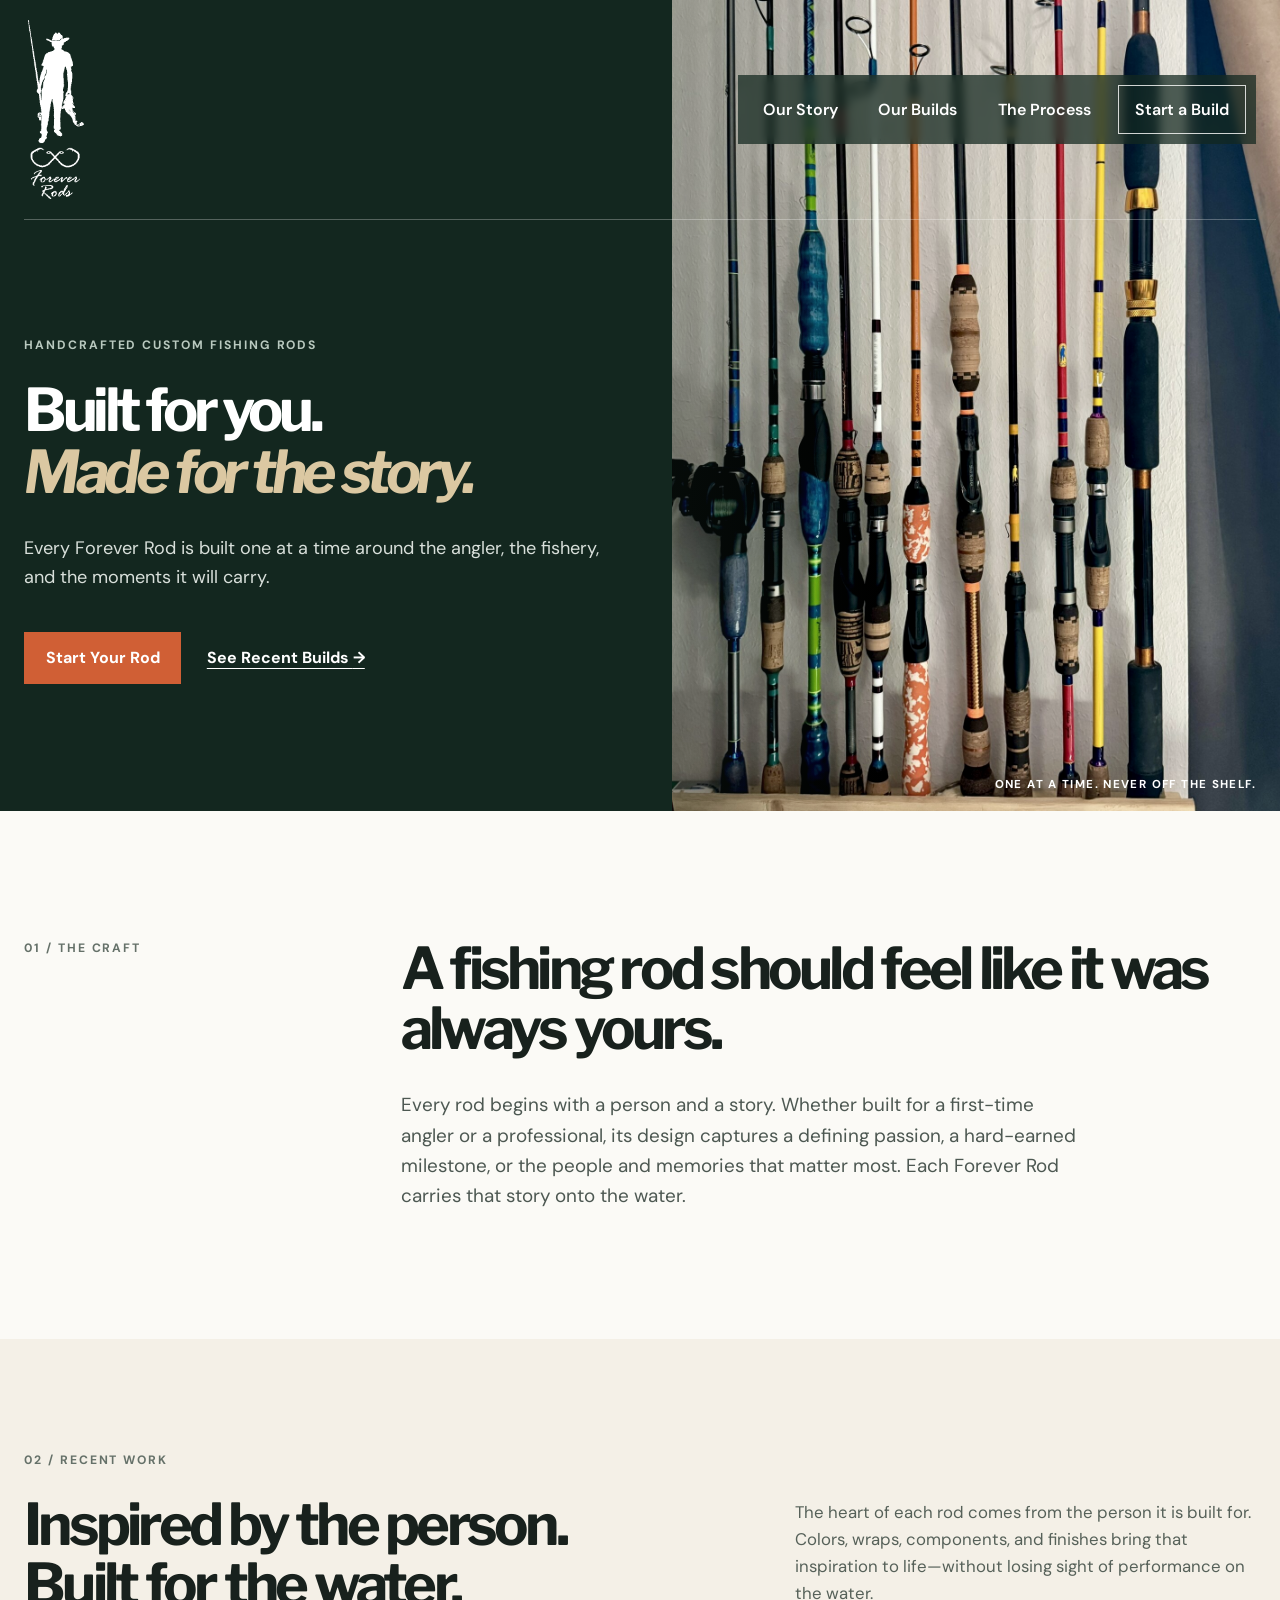
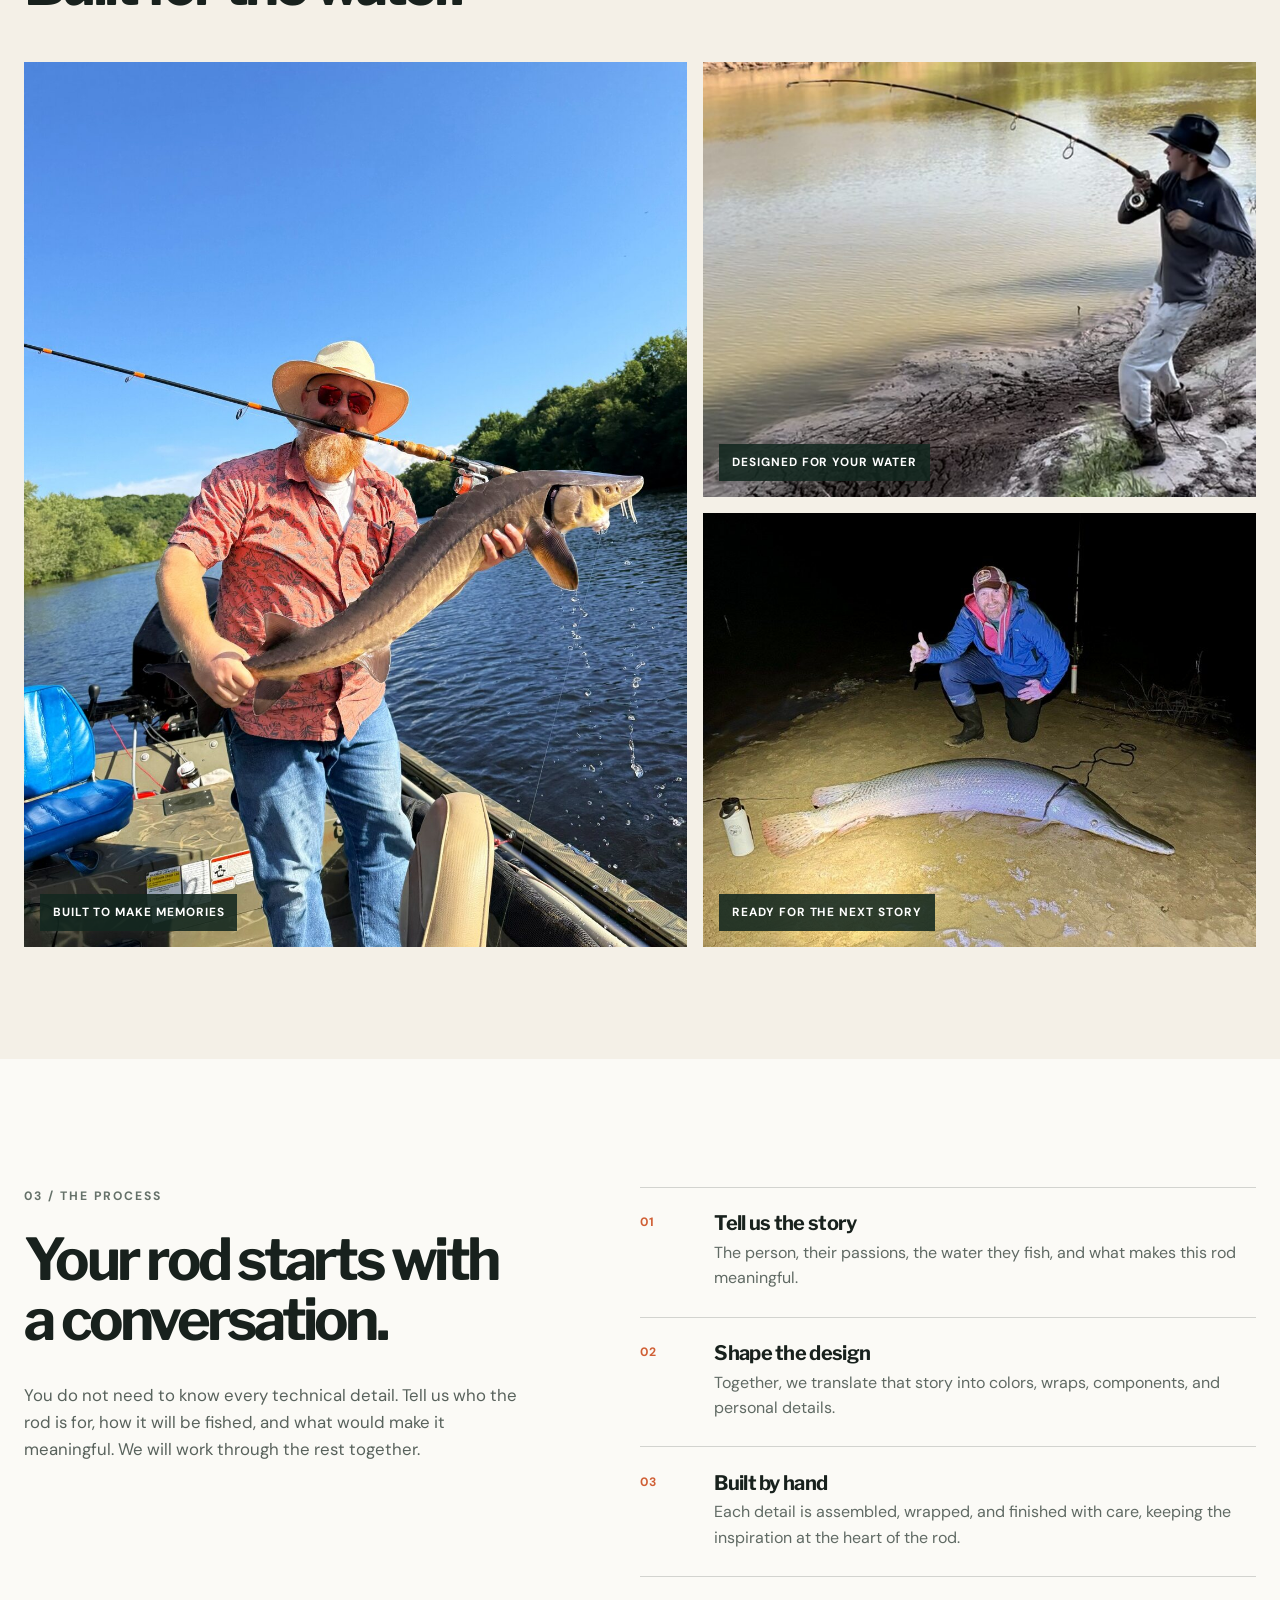
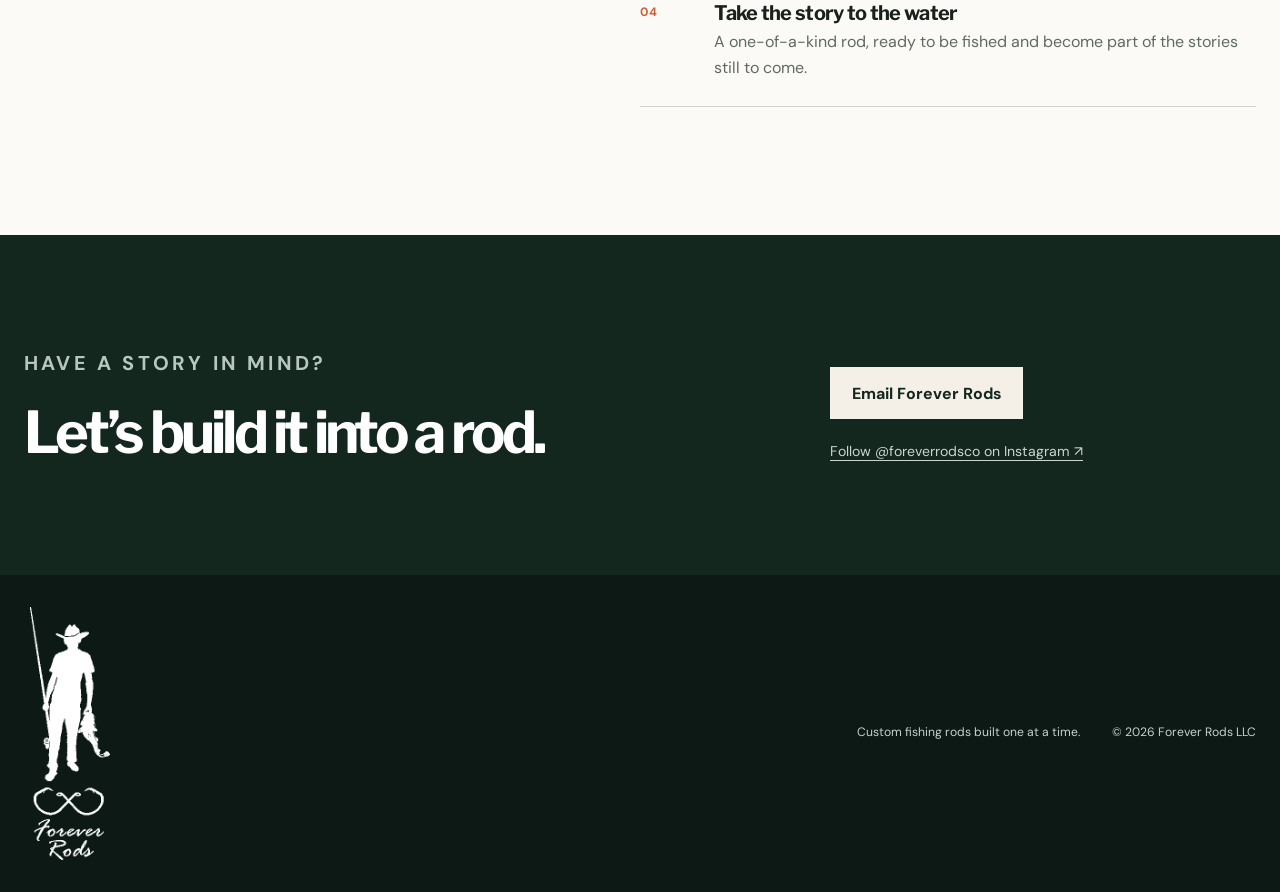
==== index.html @ 777b9478 "Add Our Story page" ====
<!DOCTYPE html>
<html lang="en">
<head>
    <meta charset="UTF-8">
    <meta name="viewport" content="width=device-width, initial-scale=1.0">
    <meta name="description" content="Forever Rods builds one-of-a-kind custom fishing rods designed around the angler, the fishery, and the story behind every build.">
    <meta name="theme-color" content="#13271f">
    <title>Forever Rods | Custom Fishing Rods</title>
    <link rel="icon" href="favicon.svg" type="image/svg+xml">
    <link rel="preconnect" href="https://fonts.googleapis.com">
    <link rel="preconnect" href="https://fonts.gstatic.com" crossorigin>
    <link href="https://fonts.googleapis.com/css2?family=DM+Sans:wght@400;500;600;700&amp;family=Libre+Franklin:ital,wght@0,700;0,800;1,700&amp;display=swap" rel="stylesheet">
    <link rel="stylesheet" href="style.css?=v2">
</head>
<body>
    <a class="skip-link" href="#main">Skip to content</a>
    <header class="site-header">
        <a class="brand" href="#top" aria-label="Forever Rods home">
            <img src="Images/logo-white.png" alt="">
        </a>
        <nav aria-label="Main navigation">
            <a href="our-story.html">Our Story</a>
            <a href="#builds">Our Builds</a>
            <a href="#process">The Process</a>
            <a class="nav-cta" href="#contact">Start a Build</a>
        </nav>
    </header>

    <main id="main">
        <section class="hero" id="top">
            <div class="hero-copy">
                <p class="eyebrow">Handcrafted custom fishing rods</p>
                <h1>Built for you.<br><em>Made for the story.</em></h1>
                <p class="hero-lead">Every Forever Rod is built one at a time around the angler, the fishery, and the moments it will carry.</p>
                <div class="hero-actions">
                    <a class="button button-primary" href="#contact">Start Your Rod</a>
                    <a class="text-link" href="#builds">See Recent Builds <span aria-hidden="true">&#8594;</span></a>
                </div>
            </div>
            <div class="hero-visual">
                <img src="Images/hero-rods.jpg" alt="A collection of colorful handcrafted Forever Rods fishing rods" width="1350" height="1800">
                <p class="image-note">One at a time. Never off the shelf.</p>
            </div>
        </section>

        <section class="statement" id="craft">
            <p class="section-number">01 / The Craft</p>
            <div>
                <h2>A fishing rod should feel like it was always yours.</h2>
                <p>Every rod begins with a person and a story. Whether built for a first-time angler or a professional, its design captures a defining passion, a hard-earned milestone, or the people and memories that matter most. Each Forever Rod carries that story onto the water.</p>
            </div>
        </section>

        <section class="builds" id="builds">
            <div class="section-heading">
                <div>
                    <p class="section-number">02 / Recent Work</p>
                    <h2>Inspired by the person.<br>Built for the water.</h2>
                </div>
                <p>The heart of each rod comes from the person it is built for. Colors, wraps, components, and finishes bring that inspiration to life—without losing sight of performance on the water.</p>
            </div>
            <div class="gallery">
                <figure class="gallery-main">
                    <img src="Images/sturgeon-build.jpg" alt="Angler holding a large sturgeon caught on a custom fishing rod" width="1200" height="1600" loading="lazy">
                    <figcaption>Built to make memories</figcaption>
                </figure>
                <figure>
                    <img src="Images/action-cast.jpg" alt="Angler fighting a fish from a riverbank" width="1400" height="647" loading="lazy">
                    <figcaption>Designed for your water</figcaption>
                </figure>
                <figure>
                    <img src="Images/gar-catch.jpg" alt="Angler beside a large alligator gar caught at night" width="1400" height="647" loading="lazy">
                    <figcaption>Ready for the next story</figcaption>
                </figure>
            </div>
        </section>

        <section class="process" id="process">
            <div class="process-intro">
                <p class="section-number">03 / The Process</p>
                <h2>Your rod starts with a conversation.</h2>
                <p>You do not need to know every technical detail. Tell us who the rod is for, how it will be fished, and what would make it meaningful. We will work through the rest together.</p>
            </div>
            <ol class="process-steps">
                <li><span>01</span><div><h3>Tell us the story</h3><p>The person, their passions, the water they fish, and what makes this rod meaningful.</p></div></li>
                <li><span>02</span><div><h3>Shape the design</h3><p>Together, we translate that story into colors, wraps, components, and personal details.</p></div></li>
                <li><span>03</span><div><h3>Built by hand</h3><p>Each detail is assembled, wrapped, and finished with care, keeping the inspiration at the heart of the rod.</p></div></li>
                <li><span>04</span><div><h3>Take the story to the water</h3><p>A one-of-a-kind rod, ready to be fished and become part of the stories still to come.</p></div></li>
            </ol>
        </section>

        <section class="contact" id="contact">
            <div>
                <p class="eyebrow">Have a story in mind?</p>
                <h2>Let’s build it into a rod.</h2>
            </div>
            <div class="contact-details">
                <a class="button button-light" href="mailto:foreverrodsco@gmail.com?subject=Custom%20Rod%20Inquiry">Email Forever Rods</a>
                <a class="social-link" href="https://www.instagram.com/foreverrodsco/" target="_blank" rel="noopener noreferrer">Follow @foreverrodsco on Instagram <span aria-hidden="true">&#8599;</span></a>
            </div>
        </section>
    </main>

    <footer>
        <a class="brand footer-brand" href="#top">
            <img src="Images/logo-white.png" alt="">
        </a>
        <p>Custom fishing rods built one at a time.</p>
        <p>&copy; 2026 Forever Rods LLC</p>
    </footer>
</body>
</html>
---- style.css ----
:root {
    --ink: #18211d;
    --forest: #13271f;
    --cream: #f4f0e7;
    --paper: #fbfaf6;
    --orange: #d05f35;
    --line: rgba(24, 33, 29, 0.18);
    --max: 1600px;
}
* { box-sizing: border-box; }
html { scroll-behavior: smooth; }
body { margin: 0; color: var(--ink); background: var(--paper); font-family: "DM Sans", Arial, sans-serif; line-height: 1.6; }
img { display: block; max-width: 100%; }
a { color: inherit; }
.skip-link { position: fixed; left: 1rem; top: -5rem; z-index: 100; padding: .75rem 1rem; background: white; }
.skip-link:focus { top: 1rem; }
.site-header { position: absolute; top: 0; left: 50%; z-index: 10; width: min(calc(100% - 3rem), var(--max)); transform: translateX(-50%); display: flex; align-items: center; justify-content: space-between; padding: 1.25rem 0; color: white; border-bottom: 1px solid rgba(255,255,255,.28); }
.brand { display: inline-flex; align-items: center; gap: .85rem; text-decoration: none; font-family: "Libre Franklin", sans-serif; font-size: 1.25rem; font-weight: 800; letter-spacing: -.04em; }
.brand img { width: 34px; height: 76px; object-fit: contain; }
.site-header .brand img {
    width: clamp(34px, 5vw, 92px);
    height: clamp(100px, 14vw, 253px);
}
nav { display: flex;
    align-items: center;
    gap: 0.75rem;
    padding: 0.65rem;
    background: rgba(19, 39, 31, 0.72);
    backdrop-filter: blur(5px);}
nav a { padding: 0.7rem 0.9rem;
    font-size: 1rem;
    font-weight: 600;
    text-decoration: none;}
.nav-cta { padding: .65rem 1rem; border: 1px solid rgba(255,255,255,.8); }
.hero { min-height: 780px; display: grid; grid-template-columns: minmax(0, 1.05fr) minmax(390px, .95fr); color: white; background: var(--forest); }
.hero-copy { display: flex;
    flex-direction: column;
    justify-content: flex-start;
    min-width: 0;
    padding: 21rem 4rem 5rem max(1.5rem, calc((100vw - var(--max)) / 2));}
.eyebrow, .section-number { margin: 0 0 1.5rem; font-size: .76rem; font-weight: 700; letter-spacing: .16em; text-transform: uppercase; }
.hero .eyebrow { color: #b9c9bf; }
h1, h2, h3 { font-family: "Libre Franklin", sans-serif; line-height: 1.04; }
h1 { max-width: 720px; margin: 0; font-size: clamp(3rem, 4.6vw, 5.25rem); letter-spacing: -.075em; }
h1 em { color: #dbc8a2; font-weight: 700; }
.hero-lead { max-width: 580px; margin: 2rem 0; color: #d8dfda; font-size: 1.13rem; }
.hero-actions { display: flex; align-items: center; gap: 1.6rem; margin-top: .5rem; }
.button { display: inline-flex; align-items: center; justify-content: center; min-height: 52px; padding: .8rem 1.35rem; font-weight: 700; text-decoration: none; }
.button-primary { background: var(--orange); color: white; }
.text-link { font-weight: 700; text-underline-offset: .3rem; }
.hero-visual { position: relative; min-height: 620px; overflow: hidden; background: #25342d; }
.hero-visual::after { content: ""; position: absolute; inset: 0; background: linear-gradient(90deg, rgba(19,39,31,.28), transparent 35%); }
.hero-visual img { width: 100%; height: 100%; object-fit: cover; object-position: 50% 45%; filter: saturate(.86) contrast(1.03); }
.image-note { position: absolute; right: 1.5rem; bottom: 1rem; z-index: 2; margin: 0; font-size: .72rem; font-weight: 700; letter-spacing: .12em; text-transform: uppercase; }
.statement, .section-heading, .process, .reasons { width: min(calc(100% - 3rem), var(--max)); margin-inline: auto; }
.statement { display: grid; grid-template-columns: 1fr 2.6fr; gap: 3rem; padding: 8rem 0; }
.section-number { color: #657169; }
.statement h2, .section-heading h2, .process h2, .contact h2 { margin: 0; font-size: clamp(2.4rem, 4.5vw, 4.8rem); letter-spacing: -.065em; }
.statement > div > p { max-width: 690px; margin: 2rem 0 0; font-size: 1.18rem; color: #4d5852; }
.builds { padding: 7rem 0; background: var(--cream); }
.section-heading { display: grid; grid-template-columns: 1.5fr 1fr; gap: 5rem; align-items: end; margin-bottom: 3rem; }
.section-heading > p { max-width: 460px; margin: 0 0 .5rem; color: #566159; font-size: 1.05rem; }
.gallery { width: min(calc(100% - 3rem), 1440px); margin: auto; display: grid; grid-template-columns: 1.2fr 1fr; gap: 1rem; }
.gallery figure { position: relative; min-height: 285px; margin: 0; overflow: hidden; background: #d7d1c5; }
.gallery-main { grid-row: span 2; }
.gallery img { width: 100%; height: 100%; object-fit: cover; transition: transform .6s ease; }
.gallery-main img { object-position: 50% 45%; }
.gallery figure:hover img { transform: scale(1.025); }
.gallery figcaption { position: absolute; left: 1rem; bottom: 1rem; padding: .55rem .8rem; color: white; background: rgba(19,39,31,.88); font-size: .74rem; font-weight: 700; letter-spacing: .08em; text-transform: uppercase; }
.process { display: grid; grid-template-columns: .9fr 1.1fr; gap: 7rem; padding: 8rem 0; }
.process-intro > p:last-child { max-width: 510px; margin-top: 2rem; color: #58625c; font-size: 1.05rem; }
.process-steps { margin: 0; padding: 0; list-style: none; border-top: 1px solid var(--line); }
.process-steps li { display: grid; grid-template-columns: 52px 1fr; gap: 1.4rem; padding: 1.6rem 0; border-bottom: 1px solid var(--line); }
.process-steps li > span { color: var(--orange); font-size: .76rem; font-weight: 700; letter-spacing: .1em; }
.process-steps h3 { margin: 0 0 .35rem; font-size: 1.25rem; letter-spacing: -.035em; }
.process-steps p { margin: 0; color: #606a64; }
.reasons { padding: 1rem 0 8rem; }
.reason-grid { display: grid; grid-template-columns: repeat(3, 1fr); border-top: 1px solid var(--line); border-left: 1px solid var(--line); }
.reason-grid article { min-height: 260px; padding: 2rem; border-right: 1px solid var(--line); border-bottom: 1px solid var(--line); }
.reason-grid strong { color: var(--orange); font-size: .76rem; }
.reason-grid h3 { margin: 4rem 0 .8rem; font-size: 1.35rem; letter-spacing: -.035em; }
.reason-grid p { margin: 0; color: #606a64; }
.contact { display: grid; grid-template-columns: 1.25fr .75fr; gap: 6rem; padding: 7rem max(1.5rem, calc((100vw - var(--max)) / 2)); color: white; background: var(--forest); }
.contact .eyebrow { color: #b8c7be; font-size: 1.25rem; }
.contact-details { align-self: end; }
.contact-details p { max-width: 450px; margin: 0 0 1.5rem; color: #cbd5cf; }
.button-light { background: var(--cream); color: var(--forest); }
.social-link { display: block; width: fit-content; margin-top: 1.3rem; color: #cbd5cf; font-size: .88rem; text-underline-offset: .25rem; }
footer { display: grid; grid-template-columns: 1fr auto auto; gap: 2rem; align-items: center; padding: 2rem max(1.5rem, calc((100vw - var(--max)) / 2)); color: #c8d2cc; background: #0c1914; font-size: .76rem; }
.footer-brand { color: white; }
.footer-brand img {
    width: 92px;
    height: 253px;
}
footer p { margin: 0; }
@media (max-width: 900px) {
    nav a:not(.nav-cta) { display: none; }
    .hero { grid-template-columns: 1fr; }
    .hero-copy { min-height: 690px; padding-inline: 1.5rem; }
    .hero-visual { height: 610px; }
    .statement, .section-heading, .process { grid-template-columns: 1fr; gap: 2rem; }
    .statement, .process { padding-block: 6rem; }
    .section-heading { align-items: start; }
    .gallery { grid-template-columns: 1fr; }
    .gallery-main { grid-row: auto; height: 620px; }
    .gallery figure:not(.gallery-main) { height: 330px; }
    .reason-grid { grid-template-columns: 1fr; }
    .reason-grid article { min-height: auto; }
    .reason-grid h3 { margin-top: 2rem; }
    .contact { grid-template-columns: 1fr; gap: 3rem; }
    footer { grid-template-columns: 1fr; gap: .8rem; }
}
@media (max-width: 600px) {
    .site-header { width: calc(100% - 2rem); }
    .brand img { width: 28px; height: 64px; }
    .site-header .brand img {width: 34px; height: 100px;}
    .brand span { font-size: 1rem; }
    .nav-cta { padding: .55rem .75rem; }
    .hero-copy { min-height: 650px; padding-top: 12rem; }
    h1 { font-size: clamp(3.35rem, 17vw, 5rem); }
    .hero-actions { align-items: flex-start; flex-direction: column; }
    .hero-visual { height: 520px; min-height: 0; }
    .statement, .section-heading, .process, .reasons { width: calc(100% - 2rem); }
    .statement { padding-block: 5rem; }
    .builds { padding-block: 5rem; }
    .gallery { width: calc(100% - 2rem); }
    .gallery-main { height: 520px; }
    .gallery figure:not(.gallery-main) { height: 250px; }
    .process { padding-block: 5rem; }
    .reasons { padding-bottom: 5rem; }
    .contact { padding-block: 5rem; }
}
@media (prefers-reduced-motion: reduce) { html { scroll-behavior: auto; } .gallery img { transition: none; } }

/* ======================================================
   OUR STORY PAGE
   ====================================================== */

.story-header {
    color: white;
}

.story-header nav a[aria-current="page"] {
    color: #dbc8a2;
}


/* Story hero */

.story-hero {
    min-height: 900px;
    display: grid;
    grid-template-columns: minmax(0, 1.05fr) minmax(430px, .95fr);
    color: white;
    background: var(--forest);
}

.story-hero-copy {
    display: flex;
    flex-direction: column;
    justify-content: flex-end;
    min-width: 0;
    padding:
        20rem
        5rem
        6rem
        max(1.5rem, calc((100vw - var(--max)) / 2));
}

.story-hero .eyebrow {
    color: #b9c9bf;
}

.story-hero h1 {
    max-width: 820px;
    font-size: clamp(3rem, 4.4vw, 5rem);
}

.story-hero-copy > p:last-child {
    max-width: 700px;
    margin: 2.5rem 0 0;
    color: #d8dfda;
    font-size: 1.16rem;
}

.story-hero-mark {
    display: flex;
    align-items: center;
    justify-content: center;
    min-height: 760px;
    padding: 5rem;
    background: #0c1914;
}

.story-hero-mark img {
    width: min(300px, 65%);
    max-height: 600px;
    object-fit: contain;
}


/* Main story sections */

.story-chapter {
    width: min(calc(100% - 3rem), var(--max));
    margin-inline: auto;
    display: grid;
    grid-template-columns: 1fr 2.6fr;
    gap: 4rem;
    padding: 8rem 0;
}

.story-prose {
    max-width: 830px;
}

.story-prose > :first-child {
    margin-top: 0;
}

.story-prose p {
    margin: 0 0 1.5rem;
    color: #4d5852;
    font-size: 1.18rem;
}

.story-prose .story-lead {
    color: var(--ink);
    font-family: "Libre Franklin", sans-serif;
    font-size: clamp(1.75rem, 2.6vw, 2.8rem);
    font-weight: 700;
    line-height: 1.2;
    letter-spacing: -.045em;
}


/* Person behind the mark */

.story-mark {
    min-height: 720px;
    display: grid;
    grid-template-columns: .85fr 1.15fr;
    color: white;
    background: #0c1914;
}

.story-mark-image {
    display: flex;
    align-items: center;
    justify-content: center;
    padding: 5rem;
    background: var(--forest);
}

.story-mark-image img {
    width: min(260px, 65%);
    max-height: 520px;
    object-fit: contain;
}

.story-mark-copy {
    display: flex;
    flex-direction: column;
    justify-content: center;
    padding:
        7rem
        max(2rem, calc((100vw - var(--max)) / 2))
        7rem
        6rem;
}

.story-mark-copy .section-number {
    color: #b9c9bf;
}

.story-mark-copy h2,
.story-purpose h2 {
    margin: 0;
    font-size: clamp(2.6rem, 4.3vw, 4.8rem);
    letter-spacing: -.065em;
}

.story-mark-copy p:not(.section-number) {
    max-width: 700px;
    margin: 2rem 0 0;
    color: #cbd5cf;
    font-size: 1.12rem;
}


/* More than just another rod */

.story-purpose {
    padding-block: 9rem;
}

.story-purpose h2 {
    margin-bottom: 2.5rem;
}

.story-contact .contact-details p {
    font-size: 1.05rem;
}


/* Tablet formatting */

@media (max-width: 900px) {

    .story-hero {
        grid-template-columns: 1fr;
    }

    .story-hero-copy {
        min-height: 760px;
        padding: 15rem 1.5rem 5rem;
    }

    .story-hero-mark {
        min-height: 650px;
    }

    .story-chapter {
        grid-template-columns: 1fr;
        gap: 2rem;
        padding-block: 6rem;
    }

    .story-mark {
        grid-template-columns: 1fr;
    }

    .story-mark-image {
        min-height: 620px;
    }

    .story-mark-copy {
        padding: 6rem 1.5rem;
    }

}


/* Phone formatting */

@media (max-width: 600px) {

    .story-hero-copy {
        min-height: 700px;
        padding-top: 12rem;
    }

    .story-hero h1 {
        font-size: clamp(2.75rem, 13.5vw, 4.2rem);
    }

    .story-hero-mark {
        min-height: 540px;
        padding: 4rem 2rem;
    }

    .story-chapter {
        width: calc(100% - 2rem);
        padding-block: 5rem;
    }

    .story-mark-image {
        min-height: 500px;
        padding: 4rem 2rem;
    }

    .story-mark-copy {
        padding-block: 5rem;
    }

    .story-purpose {
        padding-block: 6rem;
    }

}


/* ======================================================
   OUR STORY PHOTOGRAPHS
   ====================================================== */


/* Opening photograph */

.story-hero-image {
    position: relative;
    min-height: 760px;
    margin: 0;
    overflow: hidden;
    background: #25342d;
}

.story-hero-image::after {
    content: "";
    position: absolute;
    inset: 0;
    background:
        linear-gradient(
            90deg,
            rgba(19, 39, 31, .32),
            transparent 32%
        );
    pointer-events: none;
}

.story-hero-image img {
    width: 100%;
    height: 100%;
    object-fit: cover;
    object-position: center center;
    filter: saturate(.9) contrast(1.02);
}

.story-hero-image figcaption {
    position: absolute;
    right: 1.5rem;
    bottom: 1rem;
    z-index: 2;
    margin: 0;
    color: white;
    font-size: .72rem;
    font-weight: 700;
    letter-spacing: .12em;
    text-transform: uppercase;
}


/* Josh and Logan with the gar */

.story-wide-image {
    position: relative;
    grid-column: 1 / -1;
    width: min(100%, 1100px);
    justify-self: center;
    margin: 3rem 0 0;
    overflow: hidden;
    background: #25342d;
}

.story-wide-image img {
    display: block;
    width: 100%;
    height: auto;
}

.story-wide-image figcaption {
    position: absolute;
    left: 1rem;
    bottom: 1rem;
    margin: 0;
    padding: .55rem .8rem;
    color: white;
    background: rgba(19, 39, 31, .88);
    font-size: .74rem;
    font-weight: 700;
    letter-spacing: .08em;
    text-transform: uppercase;
}


/* Logo-inspiration photograph */

.story-mark {
    min-height: 900px;
    grid-template-columns: minmax(360px, .65fr) minmax(0, 1.35fr);
}

.story-mark-image {
    position: relative;
    min-height: 900px;
    padding: 0;
    overflow: hidden;
    background: #25342d;
}

.story-mark-image img {
    width: 100%;
    height: 100%;
    max-height: none;
    object-fit: cover;
    object-position: center center;
}


/* Tablet photograph formatting */

@media (max-width: 900px) {

    .story-hero-image {
        height: 760px;
        min-height: 0;
    }

    .story-mark {
        min-height: 0;
        grid-template-columns: 1fr;
    }

    .story-mark-image {
        width: min(100%, 650px);
        min-height: 0;
        aspect-ratio: 797 / 1459;
        justify-self: center;
        padding: 0;
    }

}


/* Phone photograph formatting */

@media (max-width: 600px) {

    .story-hero-image {
        height: 590px;
    }

    .story-wide-image {
        margin-top: 2rem;
    }

    .story-mark-image {
        width: 100%;
        min-height: 0;
        padding: 0;
    }

}

/* Place the gar photograph beside Logan's story */

.story-origin {
    grid-template-columns: minmax(340px, .9fr) minmax(0, 1.1fr);
    grid-template-areas:
        "number story"
        "photo  story";
    column-gap: 5rem;
    row-gap: 1.5rem;
    align-items: start;
}

.story-origin > .section-number {
    grid-area: number;
}

.story-origin .story-prose {
    grid-area: story;
}

.story-origin .story-wide-image {
    grid-area: photo;
    grid-column: auto;
    width: 100%;
    justify-self: stretch;
    margin: 0;
}


/* Stack this section on smaller screens */

@media (max-width: 900px) {

    .story-origin {
        grid-template-columns: 1fr;
        grid-template-areas:
            "number"
            "story"
            "photo";
        gap: 2rem;
    }

}
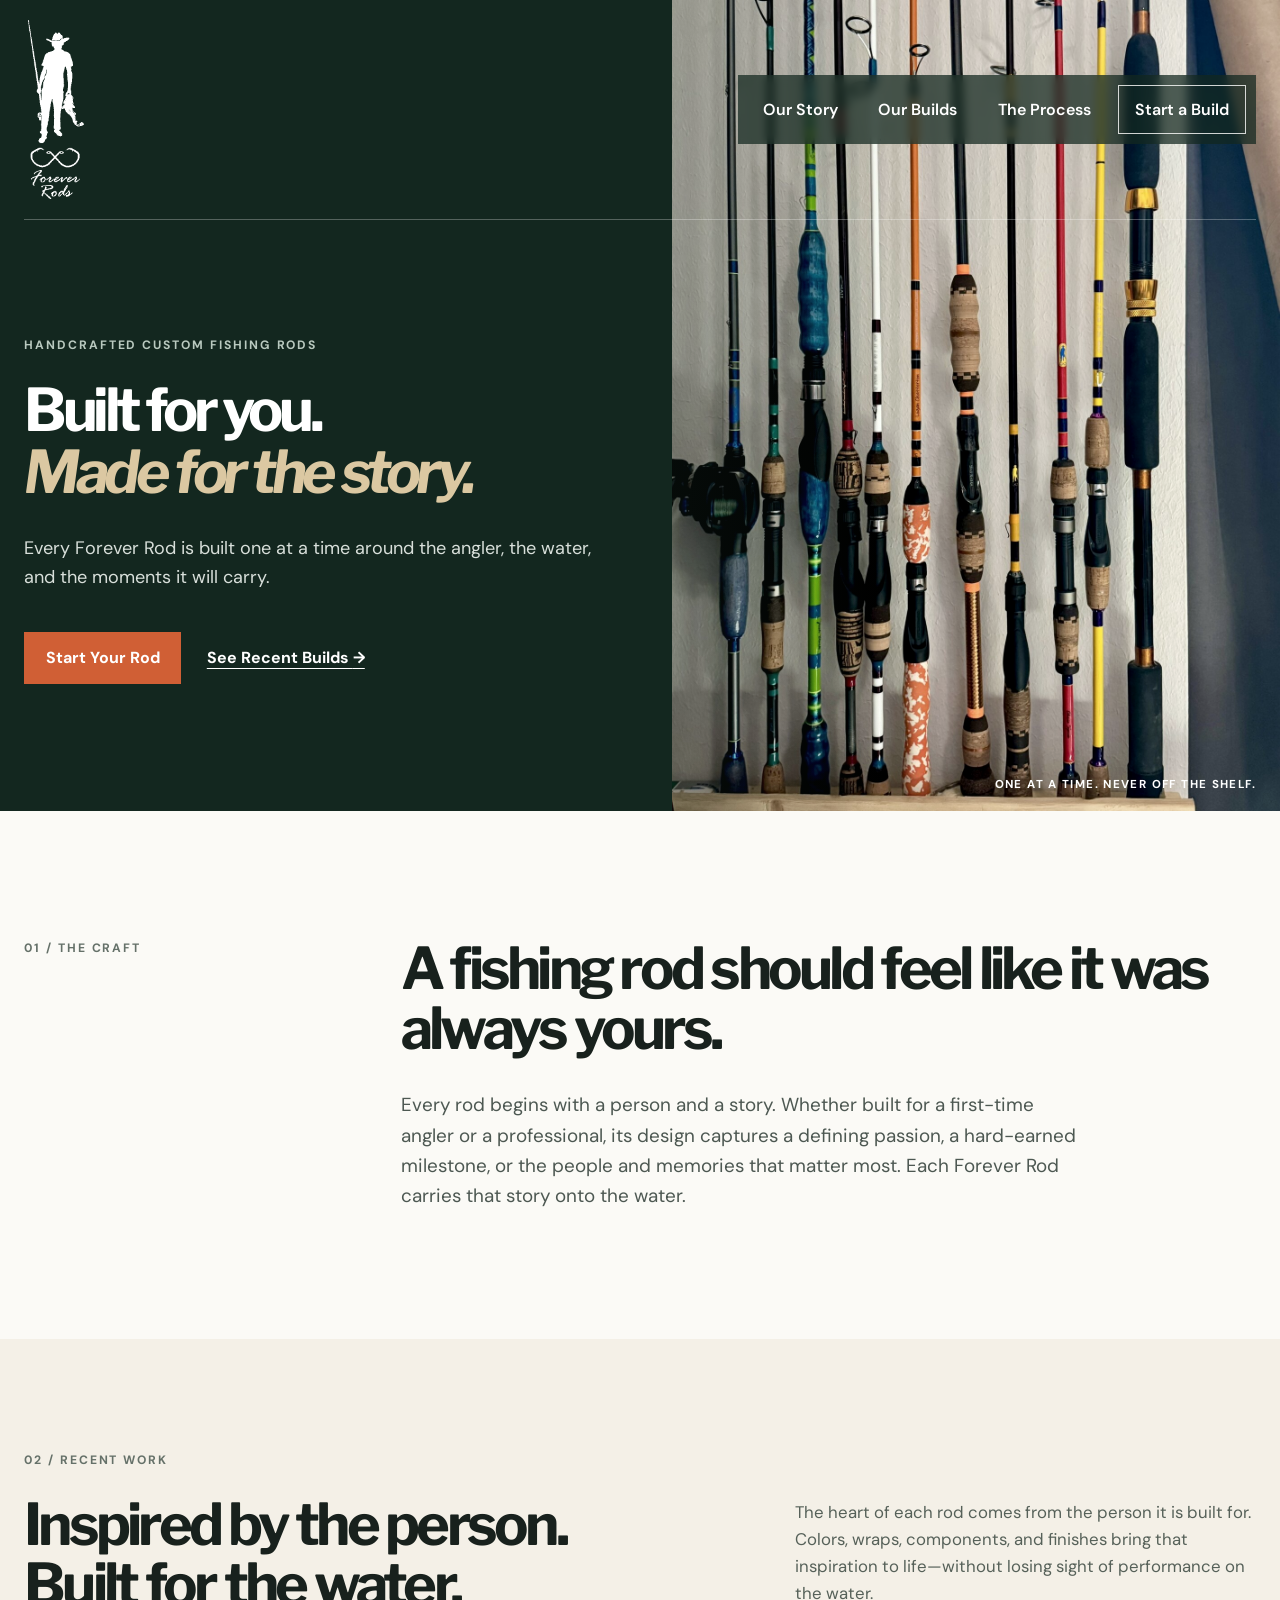
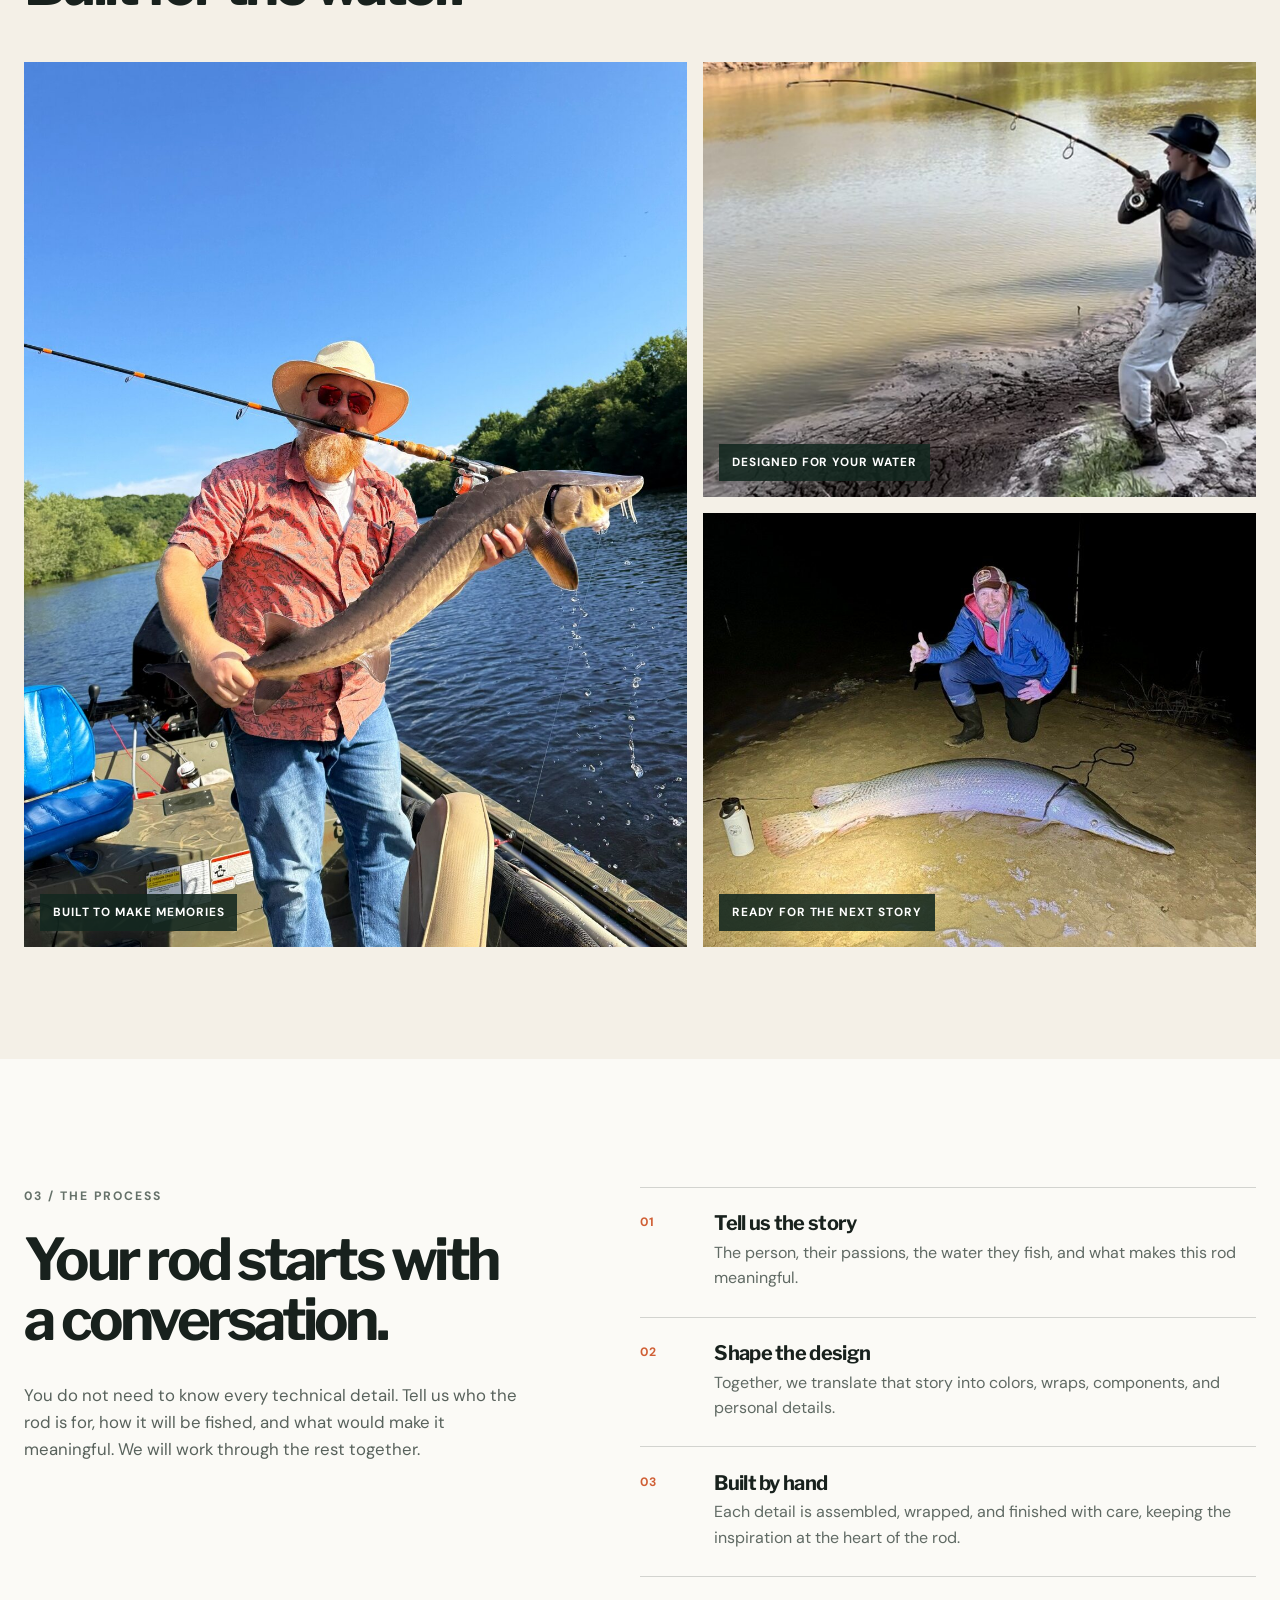
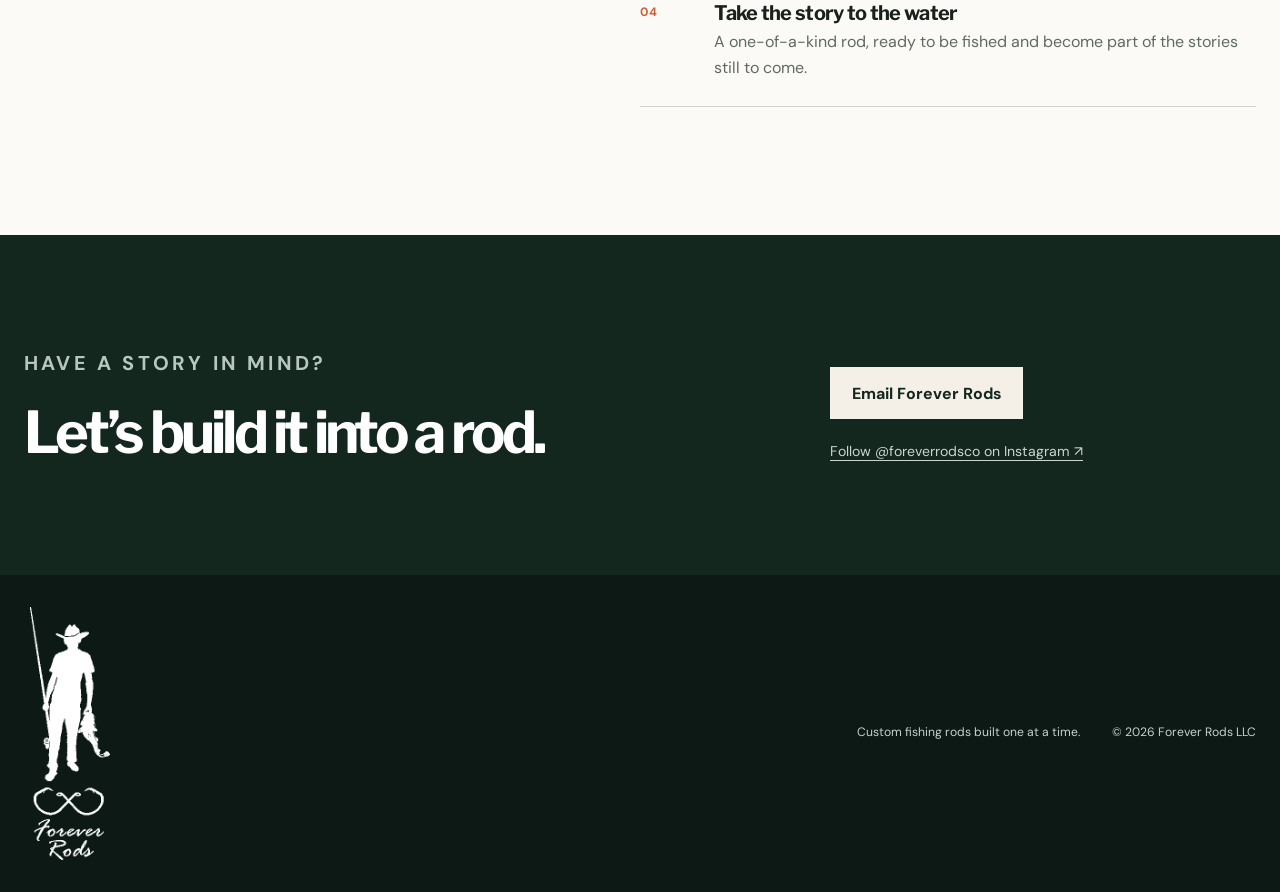
==== commit 5921f376: "Finalize The-Process Page" ====
--- a/index.html
+++ b/index.html
@@ -20,9 +20,9 @@
         </a>
         <nav aria-label="Main navigation">
             <a href="our-story.html">Our Story</a>
-            <a href="#builds">Our Builds</a>
-            <a href="#process">The Process</a>
-            <a class="nav-cta" href="#contact">Start a Build</a>
+            <a href="our-builds.html">Our Builds</a>
+            <a href="the-process.html">The Process</a>
+            <a class="nav-cta" href="contact.html">Start a Build</a>
         </nav>
     </header>
 
@@ -31,10 +31,10 @@
             <div class="hero-copy">
                 <p class="eyebrow">Handcrafted custom fishing rods</p>
                 <h1>Built for you.<br><em>Made for the story.</em></h1>
-                <p class="hero-lead">Every Forever Rod is built one at a time around the angler, the fishery, and the moments it will carry.</p>
+                <p class="hero-lead">Every Forever Rod is built one at a time around the angler, the water, and the moments it will carry.</p>
                 <div class="hero-actions">
-                    <a class="button button-primary" href="#contact">Start Your Rod</a>
-                    <a class="text-link" href="#builds">See Recent Builds <span aria-hidden="true">&#8594;</span></a>
+                    <a class="button button-primary" href="contact.html">Start Your Rod</a>
+                    <a class="text-link" href="our-builds.html">See Recent Builds <span aria-hidden="true">&#8594;</span></a>
                 </div>
             </div>
             <div class="hero-visual">
--- a/style.css
+++ b/style.css
@@ -574,4 +574,738 @@
         gap: 2rem;
     }
 
-}+}
+
+/* ======================================================
+   OUR BUILDS PAGE
+   ====================================================== */
+
+.builds-page-header {
+    color: white;
+}
+
+.builds-page-header nav a[aria-current="page"] {
+    color: #dbc8a2;
+}
+
+
+/* Our Builds opening section */
+
+.builds-page-hero {
+    min-height: 900px;
+    display: grid;
+    grid-template-columns: minmax(0, 1.05fr) minmax(430px, .95fr);
+    color: white;
+    background: var(--forest);
+}
+
+.builds-page-hero-copy {
+    display: flex;
+    flex-direction: column;
+    justify-content: flex-end;
+    min-width: 0;
+    padding:
+        20rem
+        5rem
+        6rem
+        max(1.5rem, calc((100vw - var(--max)) / 2));
+}
+
+.builds-page-hero .eyebrow {
+    color: #b9c9bf;
+}
+
+.builds-page-hero h1 {
+    max-width: 820px;
+    font-size: clamp(3rem, 4.4vw, 5rem);
+}
+
+.builds-page-hero-copy > p:last-child {
+    max-width: 700px;
+    margin: 2.5rem 0 0;
+    color: #d8dfda;
+    font-size: 1.16rem;
+}
+
+.builds-page-hero-image {
+    position: relative;
+    min-height: 760px;
+    overflow: hidden;
+    background: #25342d;
+}
+
+.builds-page-hero-image::after {
+    content: "";
+    position: absolute;
+    inset: 0;
+    background:
+        linear-gradient(
+            90deg,
+            rgba(19, 39, 31, .32),
+            transparent 32%
+        );
+    pointer-events: none;
+}
+
+.builds-page-hero-image img {
+    width: 100%;
+    height: 100%;
+    object-fit: cover;
+    object-position: center 45%;
+    filter: saturate(.9) contrast(1.02);
+}
+
+
+/* Build category sections */
+
+.build-category {
+    padding:
+        8rem
+        max(1.5rem, calc((100vw - var(--max)) / 2));
+}
+
+.performance-builds {
+    background: var(--cream);
+}
+
+.build-category-heading {
+    display: grid;
+    grid-template-columns: 1fr 2.6fr;
+    gap: 4rem;
+    align-items: start;
+}
+
+.build-category-heading h2 {
+    max-width: 850px;
+    margin: 0;
+    font-size: clamp(2.6rem, 4.3vw, 4.8rem);
+    letter-spacing: -.065em;
+}
+
+.build-category-heading div > p {
+    max-width: 760px;
+    margin: 2rem 0 0;
+    color: #4d5852;
+    font-size: 1.18rem;
+}
+
+
+/* Build grids */
+
+.story-build-grid,
+.performance-build-grid {
+    display: grid;
+    grid-template-columns: repeat(3, minmax(0, 1fr));
+    gap: 1.5rem;
+    margin-top: 4rem;
+}
+
+
+/* Contact section */
+
+.builds-page-contact .contact-details p {
+    font-size: 1.05rem;
+}
+
+
+/* Tablet formatting */
+
+@media (max-width: 900px) {
+
+    .builds-page-hero {
+        grid-template-columns: 1fr;
+    }
+
+    .builds-page-hero-copy {
+        min-height: 760px;
+        padding: 15rem 1.5rem 5rem;
+    }
+
+    .builds-page-hero-image {
+        height: 760px;
+        min-height: 0;
+    }
+
+    .build-category {
+        padding-block: 6rem;
+    }
+
+    .build-category-heading {
+        grid-template-columns: 1fr;
+        gap: 2rem;
+    }
+
+    .story-build-grid,
+    .performance-build-grid {
+        grid-template-columns: 1fr;
+    }
+
+}
+
+
+/* Phone formatting */
+
+@media (max-width: 600px) {
+
+    .builds-page-hero-copy {
+        min-height: 700px;
+        padding-top: 12rem;
+    }
+
+    .builds-page-hero h1 {
+        font-size: clamp(2.75rem, 13.5vw, 4.2rem);
+    }
+
+    .builds-page-hero-image {
+        height: 590px;
+    }
+
+    .build-category {
+        padding-block: 5rem;
+    }
+
+    .story-build-grid,
+    .performance-build-grid {
+        margin-top: 3rem;
+    }
+
+}
+
+/* Featured story build */
+
+.build-feature {
+    grid-column: 1 / -1;
+    display: grid;
+    grid-template-columns: minmax(280px, 0.8fr) minmax(0, 1.2fr);
+    background: var(--ink);
+    color: var(--paper);
+    border: 1px solid var(--line);
+}
+
+.build-feature-media {
+    display: flex;
+    align-items: center;
+    justify-content: center;
+    padding: clamp(1.5rem, 3vw, 3rem);
+    background: #0d1713;
+}
+
+.build-feature-media video {
+    display: block;
+    width: 100%;
+    max-width: 420px;
+    aspect-ratio: 9 / 16;
+    object-fit: cover;
+    background: #000;
+}
+
+.build-feature-copy {
+    display: flex;
+    flex-direction: column;
+    justify-content: center;
+    padding: clamp(2rem, 6vw, 6rem);
+}
+
+.build-label {
+    margin: 0 0 1.5rem;
+    color: var(--orange);
+    font-size: 0.8rem;
+    font-weight: 700;
+    letter-spacing: 0.16em;
+    text-transform: uppercase;
+}
+
+.build-feature-copy h3 {
+    max-width: 680px;
+    margin: 0 0 2rem;
+    color: white;
+    font-size: clamp(2.75rem, 5vw, 5.5rem);
+    line-height: 0.98;
+}
+
+.build-feature-copy > p:last-child {
+    max-width: 620px;
+    margin: 0;
+    color: var(--cream);
+    font-size: clamp(1.05rem, 1.5vw, 1.3rem);
+    line-height: 1.7;
+}
+
+/* Featured story build — mobile */
+
+@media (max-width: 760px) {
+    .build-feature {
+        grid-template-columns: 1fr;
+    }
+
+    .build-feature-media {
+        padding: 1.5rem;
+    }
+
+    .build-feature-media video {
+        width: min(100%, 360px);
+    }
+
+    .build-feature-copy {
+        padding: 2.5rem 1.5rem 3rem;
+    }
+
+    .build-feature-copy h3 {
+        font-size: clamp(2.5rem, 12vw, 4rem);
+    }
+}
+
+/* Horizontal featured build */
+
+.story-build-grid {
+    gap: 3rem;
+}
+
+.build-feature--landscape {
+    grid-template-columns: minmax(0, 1fr) minmax(360px, 1.2fr);
+}
+
+.build-feature--landscape .build-feature-media video {
+    max-width: none;
+    aspect-ratio: 16 / 9;
+}
+
+@media (max-width: 760px) {
+    .build-feature--landscape {
+        grid-template-columns: 1fr;
+    }
+
+    .build-feature--landscape .build-feature-media {
+        order: -1;
+    }
+
+    .build-feature--landscape .build-feature-media video {
+        width: 100%;
+        max-width: none;
+    }
+}
+
+/* New Process Page */
+
+.process-page-header {
+    position: relative;
+    top: auto;
+    left: auto;
+    width: 100%;
+    transform: none;
+    padding: 1rem max(1.5rem, calc((100vw - var(--max)) / 2));
+    background: var(--forest);
+}
+
+.process-page-header .brand img {
+    width: 44px;
+    height: 120px;
+}
+
+.process-page-header nav a[aria-current="page"] {
+    color: #dbc8a2;
+}
+
+.craft-process-page {
+    overflow: hidden;
+    background: var(--paper);
+}
+
+
+/* Main Process Steps */
+
+.craft-process-step {
+    width: min(calc(100% - 3rem), var(--max));
+    margin-inline: auto;
+    display: grid;
+    grid-template-columns: minmax(0, .85fr) minmax(0, 1.15fr);
+    gap: clamp(3rem, 6vw, 7rem);
+    align-items: center;
+    padding: 8rem 0;
+    border-bottom: 1px solid var(--line);
+}
+
+.craft-process-step-reverse {
+    box-shadow: 0 0 0 100vmax var(--cream);
+    clip-path: inset(0 -100vmax);
+}
+
+.craft-process-step-reverse .craft-process-copy {
+    order: 2;
+}
+
+.craft-process-step-reverse .craft-process-media {
+    order: 1;
+}
+
+.craft-process-copy h2,
+.craft-process-test h2,
+.craft-process-custom h2,
+.craft-process-cta h2 {
+    margin: 0;
+    font-size: clamp(2.5rem, 4.3vw, 4.8rem);
+    letter-spacing: -.065em;
+}
+
+.craft-process-copy > p:last-child {
+    max-width: 650px;
+    margin: 2rem 0 0;
+    color: #566159;
+    font-size: 1.1rem;
+}
+
+
+/* Process Images and Video */
+
+.craft-process-media {
+    position: relative;
+    width: 100%;
+    aspect-ratio: 16 / 10;
+    margin: 0;
+    overflow: hidden;
+    background: #d7d1c5;
+}
+
+.craft-process-media img,
+.craft-process-media video {
+    width: 100%;
+    height: 100%;
+    object-fit: cover;
+}
+
+.craft-process-media img[src*="process-planning"] {
+    object-position: center 55%;
+}
+
+.craft-process-media img[src*="process-thread-options"] {
+    object-position: center;
+}
+
+
+/* Grip video and component photographs */
+
+.craft-process-grip-media {
+    display: grid;
+    grid-template-columns: minmax(0, 1.2fr) minmax(210px, .8fr);
+    grid-template-rows: repeat(2, minmax(0, 1fr));
+    gap: 1rem;
+    min-height: 500px;
+}
+
+.craft-process-grip-video {
+    grid-row: 1 / -1;
+    overflow: hidden;
+    background: #0c1914;
+}
+
+.craft-process-grip-video video,
+.craft-process-grip-photo img {
+    display: block;
+    width: 100%;
+    height: 100%;
+    object-fit: cover;
+}
+
+.craft-process-grip-photo {
+    position: relative;
+    min-height: 0;
+    margin: 0;
+    overflow: hidden;
+    background: #d7d1c5;
+}
+
+.craft-process-grip-photo figcaption {
+    position: absolute;
+    right: .75rem;
+    bottom: .75rem;
+    left: .75rem;
+    width: fit-content;
+    max-width: calc(100% - 1.5rem);
+    padding: .5rem .65rem;
+    color: white;
+    background: rgba(19, 39, 31, .9);
+    font-size: .66rem;
+    font-weight: 700;
+    letter-spacing: .05em;
+    line-height: 1.35;
+    text-transform: uppercase;
+}
+
+
+/* Static Load Section */
+
+.craft-process-test {
+    display: grid;
+    grid-template-columns: 1.15fr .85fr;
+    gap: clamp(3rem, 7vw, 8rem);
+    align-items: end;
+    padding: 8rem max(1.5rem, calc((100vw - var(--max)) / 2));
+    color: white;
+    background: #0c1914;
+}
+
+.craft-process-test .section-number {
+    color: #b9c9bf;
+}
+
+.craft-process-test > p {
+    max-width: 620px;
+    margin: 0 0 .5rem;
+    color: #cbd5cf;
+    font-size: 1.12rem;
+}
+
+
+/* Personal Materials and Custom Details */
+
+.craft-process-custom {
+    width: min(calc(100% - 3rem), var(--max));
+    margin-inline: auto;
+    display: grid;
+    grid-template-columns: minmax(0, 1.4fr) minmax(0, 1fr);
+    column-gap: clamp(3rem, 7vw, 8rem);
+    row-gap: 2rem;
+    align-items: start;
+    padding: 7rem 0;
+}
+
+.craft-process-custom-left .section-number {
+    margin-bottom: 1.5rem;
+}
+
+.craft-process-custom-images {
+    display: grid;
+    grid-template-columns: minmax(0, 212fr) minmax(0, 482fr);
+    gap: 1rem;
+    align-items: start;
+}
+
+.craft-process-custom-logos {
+    display: block;
+    width: 100%;
+    height: auto;
+}
+
+.craft-process-custom-heading > p {
+    max-width: 780px;
+    margin: 1.5rem 0 0;
+    color: #566159;
+    font-size: 1.1rem;
+}
+
+.craft-process-custom figure {
+    position: relative;
+    margin: 0;
+    overflow: hidden;
+    background: #d7d1c5;
+}
+
+.craft-process-gallery-pole-vault {
+    width: 100%;
+    aspect-ratio: 371 / 647;
+}
+
+.craft-process-custom figure img {
+    width: 100%;
+    height: 100%;
+    object-fit: cover;
+}
+
+.craft-process-custom .craft-process-gallery-pole-vault img {
+    object-fit: contain;
+}
+
+.craft-process-custom figcaption {
+    position: absolute;
+    right: 1rem;
+    bottom: 1rem;
+    left: 1rem;
+    width: fit-content;
+    max-width: calc(100% - 2rem);
+    padding: .65rem .85rem;
+    color: white;
+    background: rgba(19, 39, 31, .9);
+    font-size: .74rem;
+    font-weight: 700;
+    letter-spacing: .06em;
+    line-height: 1.4;
+    text-transform: uppercase;
+}
+
+.craft-process-gallery-wide {
+    grid-column: 1 / -1;
+    height: clamp(260px, 25vw, 360px);
+    background: var(--forest);
+}
+
+.craft-process-gallery-wide img {
+    object-fit: cover;
+}
+
+
+/* Process Call to Action */
+
+.craft-process-cta {
+    display: grid;
+    grid-template-columns: 1.2fr .8fr;
+    gap: clamp(3rem, 7vw, 8rem);
+    padding: 8rem max(1.5rem, calc((100vw - var(--max)) / 2));
+    color: white;
+    background: var(--forest);
+}
+
+.craft-process-cta .section-number {
+    color: #b9c9bf;
+}
+
+.craft-process-cta > div:last-child {
+    align-self: end;
+}
+
+.craft-process-cta > div:last-child p {
+    max-width: 520px;
+    margin: 0 0 2rem;
+    color: #cbd5cf;
+    font-size: 1.08rem;
+}
+
+.craft-process-cta .button {
+    color: var(--forest);
+    background: var(--cream);
+}
+
+
+/* Process Page Tablet */
+
+@media (max-width: 900px) {
+
+    .craft-process-step {
+        grid-template-columns: 1fr;
+        gap: 3rem;
+        padding-block: 6rem;
+    }
+
+    .craft-process-step-reverse .craft-process-copy {
+        order: 1;
+    }
+
+    .craft-process-step-reverse .craft-process-media {
+        order: 2;
+    }
+
+    .craft-process-step-reverse .craft-process-grip-media {
+        order: 2;
+    }
+
+    .craft-process-grip-media {
+        min-height: 560px;
+    }
+
+    .craft-process-test {
+        grid-template-columns: 1fr;
+        gap: 2.5rem;
+        padding-block: 6rem;
+    }
+
+    .craft-process-custom {
+        grid-template-columns: 1fr;
+        gap: 2rem;
+        padding-block: 6rem;
+    }
+
+    .craft-process-cta {
+        grid-template-columns: 1fr;
+        gap: 3rem;
+        padding-block: 6rem;
+    }
+}
+
+
+/* Process Page Phone */
+
+@media (max-width: 600px) {
+
+    .process-page-header {
+        padding-inline: 1rem;
+    }
+
+    .process-page-header .brand img {
+        width: 34px;
+        height: 100px;
+    }
+
+    .craft-process-step,
+    .craft-process-custom {
+        width: calc(100% - 2rem);
+    }
+
+    .craft-process-step {
+        padding-block: 5rem;
+    }
+
+    .craft-process-copy h2,
+    .craft-process-test h2,
+    .craft-process-custom h2,
+    .craft-process-cta h2 {
+        font-size: clamp(2.35rem, 11vw, 3.4rem);
+    }
+
+    .craft-process-media {
+        aspect-ratio: 4 / 3;
+    }
+
+    .craft-process-grip-media {
+        grid-template-columns: 1fr 1fr;
+        grid-template-rows: auto auto;
+        min-height: 0;
+    }
+
+    .craft-process-grip-video {
+        grid-column: 1 / -1;
+        grid-row: auto;
+        aspect-ratio: 16 / 9;
+    }
+
+    .craft-process-grip-photo {
+        min-height: 260px;
+    }
+
+    .craft-process-test {
+        padding: 5rem 1rem;
+    }
+
+    .craft-process-custom {
+        padding-block: 5rem;
+    }
+
+    .craft-process-gallery-pole-vault {
+        width: 100%;
+    }
+
+    .craft-process-custom-images {
+        grid-template-columns: 1fr;
+    }
+
+    .craft-process-custom-logos {
+        max-width: 212px;
+    }
+
+    .craft-process-gallery-wide {
+        height: 190px;
+    }
+
+    .craft-process-gallery-wide img {
+        object-fit: contain;
+    }
+
+    .craft-process-custom figcaption {
+        right: .75rem;
+        bottom: .75rem;
+        left: .75rem;
+        max-width: calc(100% - 1.5rem);
+    }
+
+    .craft-process-cta {
+        padding: 5rem 1rem;
+    }
+}
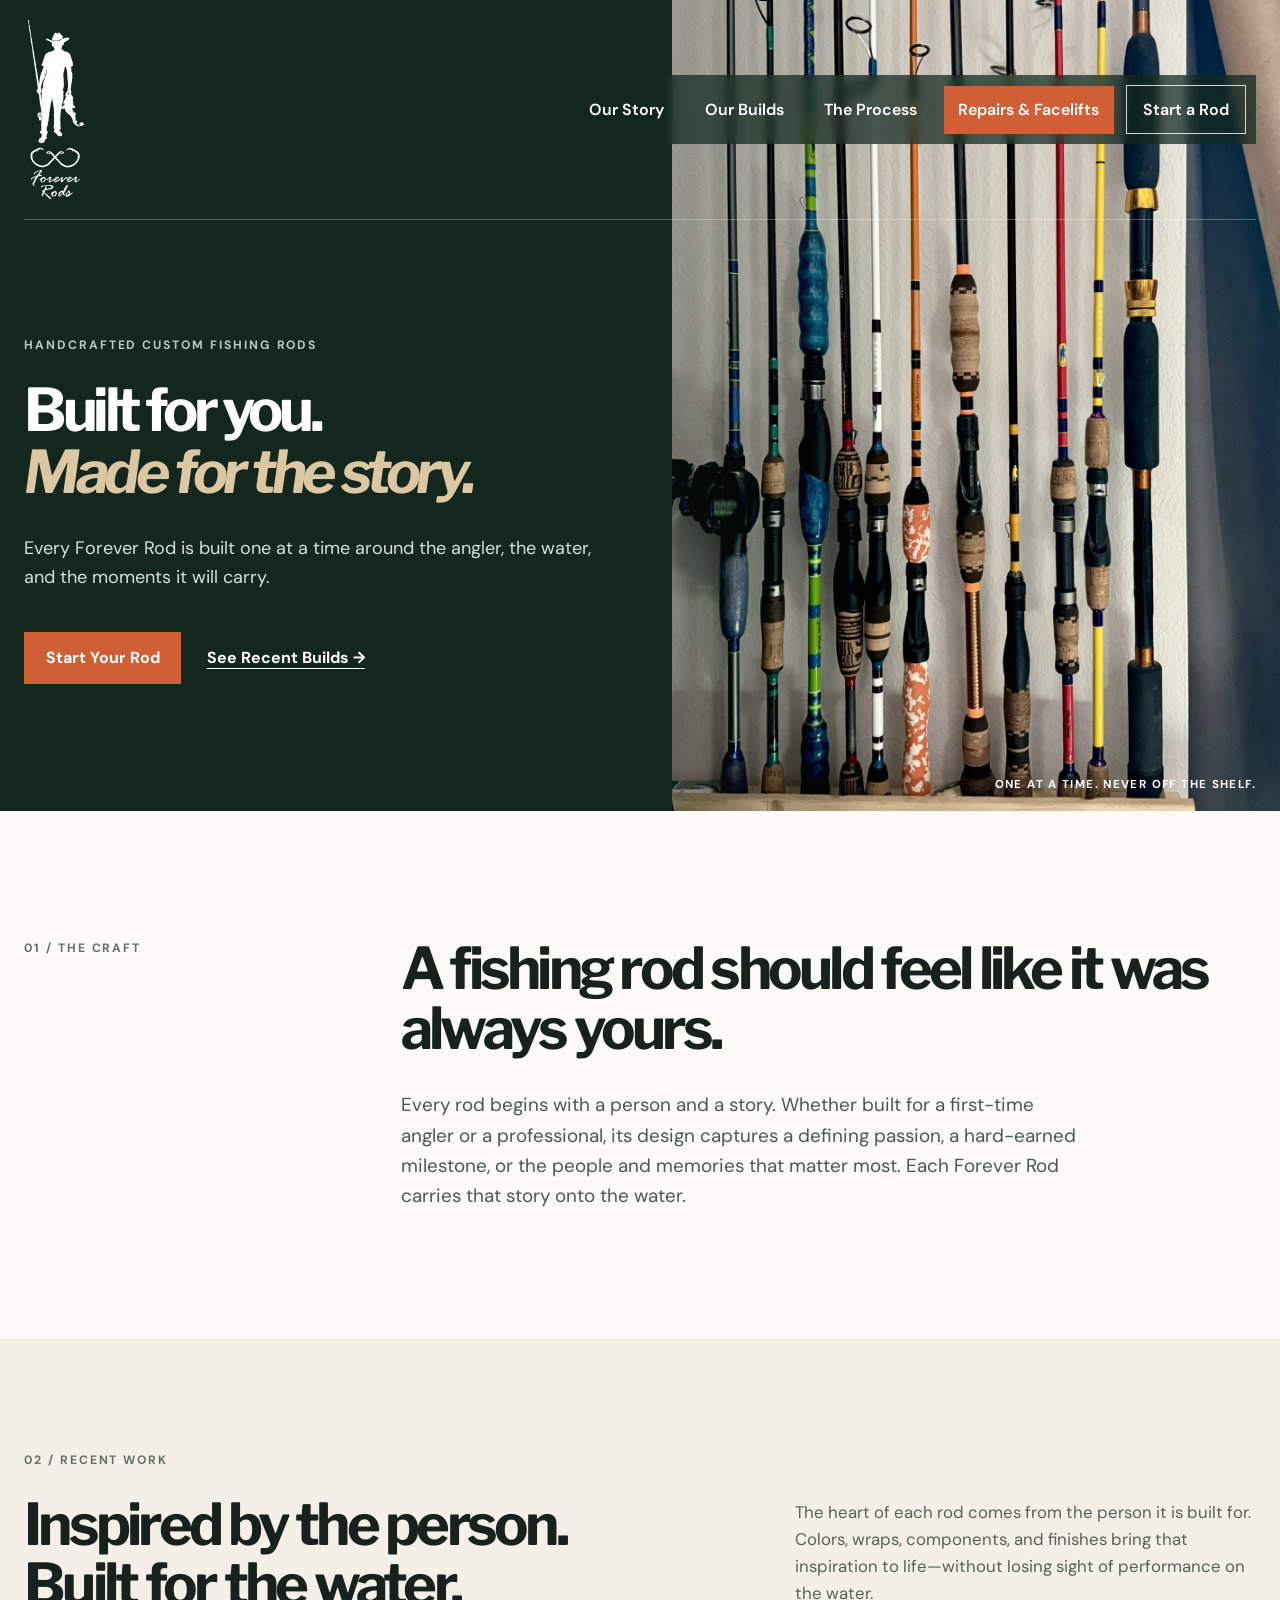
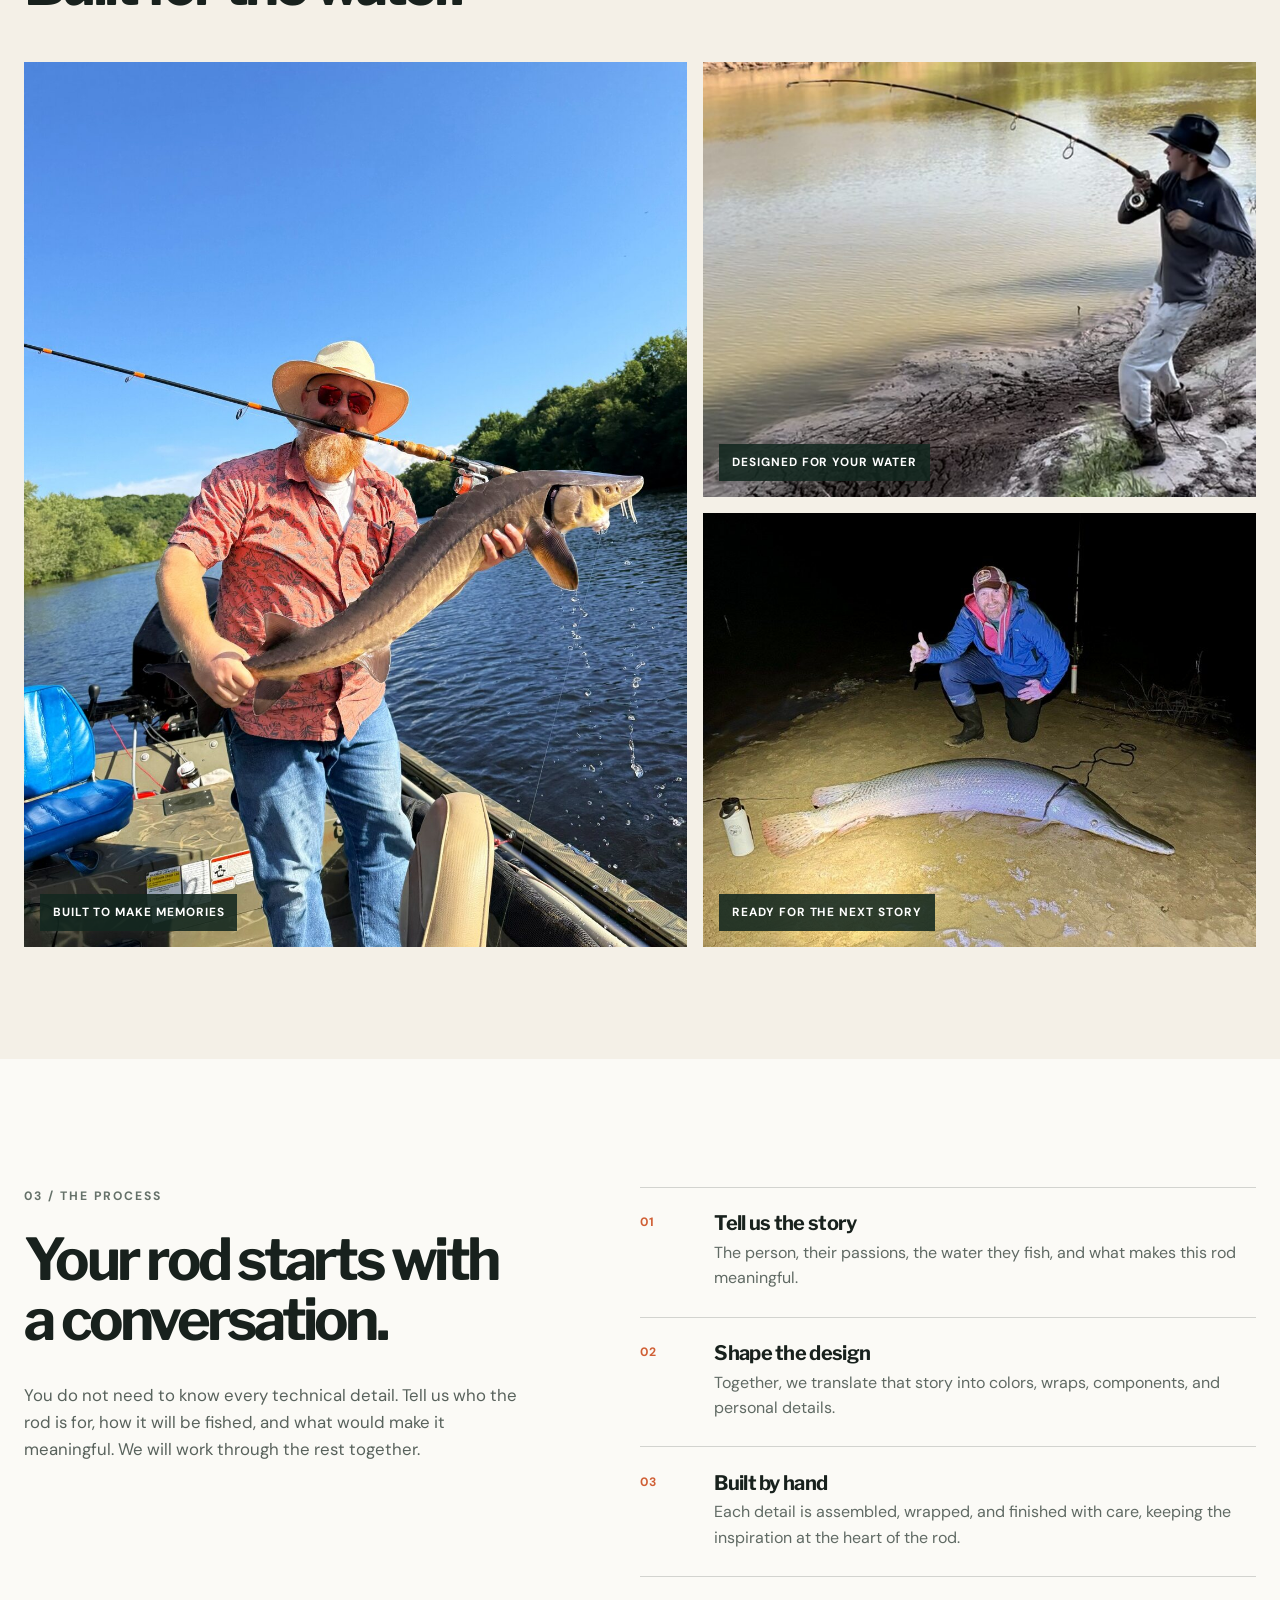
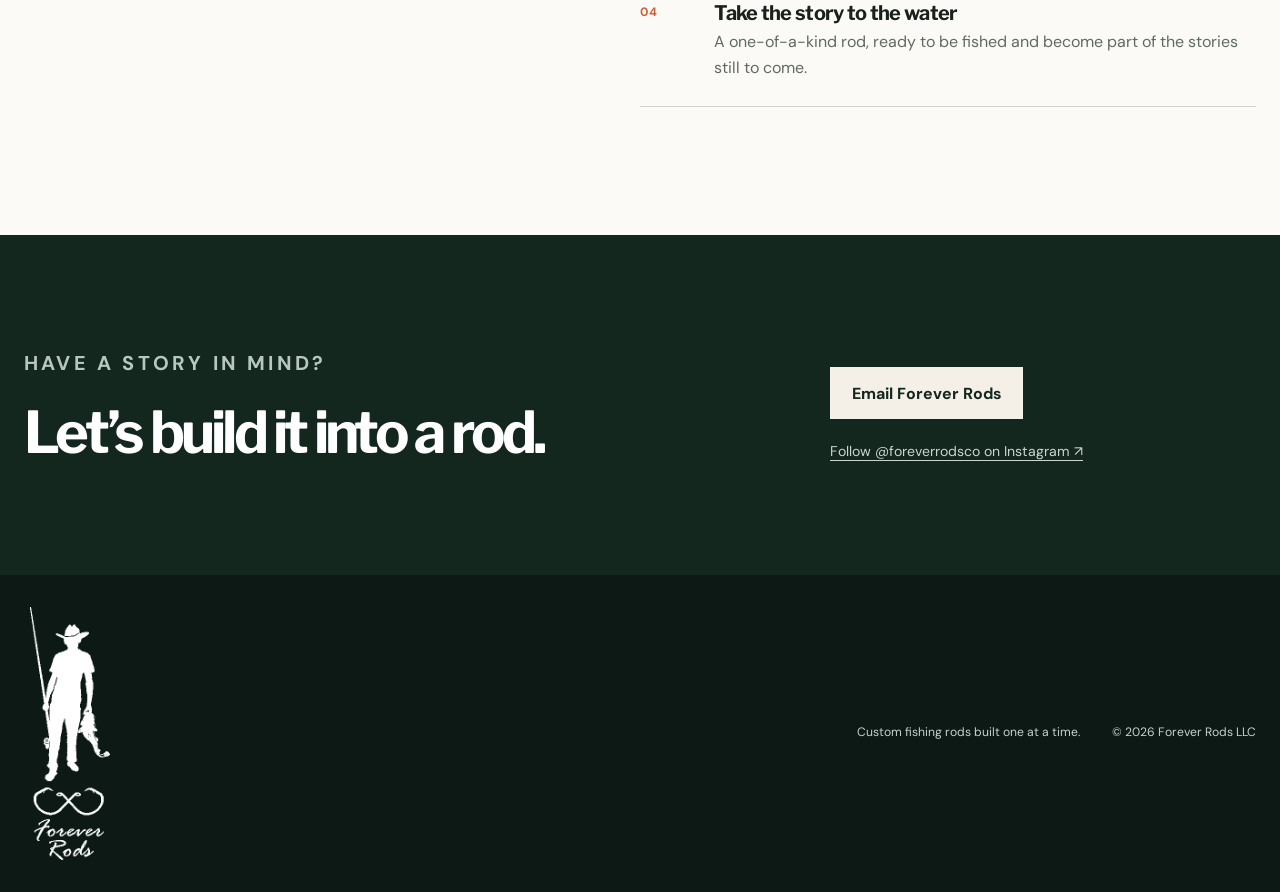
==== commit b7142c39: "Add repair and build pages." ====
--- a/index.html
+++ b/index.html
@@ -22,7 +22,8 @@
             <a href="our-story.html">Our Story</a>
             <a href="our-builds.html">Our Builds</a>
             <a href="the-process.html">The Process</a>
-            <a class="nav-cta" href="contact.html">Start a Build</a>
+            <a class="nav-repairs" href="repairs-and-facelifts.html"><span class="nav-repairs-full">Repairs &amp; Facelifts</span><span class="nav-repairs-short">Repairs</span></a>
+            <a class="nav-cta" href="start-a-rod.html">Start a Rod</a>
         </nav>
     </header>
 
@@ -33,7 +34,7 @@
                 <h1>Built for you.<br><em>Made for the story.</em></h1>
                 <p class="hero-lead">Every Forever Rod is built one at a time around the angler, the water, and the moments it will carry.</p>
                 <div class="hero-actions">
-                    <a class="button button-primary" href="contact.html">Start Your Rod</a>
+                    <a class="button button-primary" href="start-a-rod.html">Start Your Rod</a>
                     <a class="text-link" href="our-builds.html">See Recent Builds <span aria-hidden="true">&#8594;</span></a>
                 </div>
             </div>
--- a/style.css
+++ b/style.css
@@ -32,6 +32,11 @@
     font-weight: 600;
     text-decoration: none;}
 .nav-cta { padding: .65rem 1rem; border: 1px solid rgba(255,255,255,.8); }
+.nav-repairs { background: var(--orange); color: white; }
+.nav-repairs-short { display: none; }
+.repair-page-header { position: relative; top: auto; left: auto; width: 100%; transform: none; padding: 1rem max(1.5rem, calc((100vw - var(--max)) / 2)); background: var(--forest); }
+.repair-page-header .brand img { width: 44px; height: 120px; }
+.repair-page-header .nav-repairs[aria-current="page"] { background: #af4d2c; }
 .hero { min-height: 780px; display: grid; grid-template-columns: minmax(0, 1.05fr) minmax(390px, .95fr); color: white; background: var(--forest); }
 .hero-copy { display: flex;
     flex-direction: column;
@@ -57,6 +62,39 @@
 .section-number { color: #657169; }
 .statement h2, .section-heading h2, .process h2, .contact h2 { margin: 0; font-size: clamp(2.4rem, 4.5vw, 4.8rem); letter-spacing: -.065em; }
 .statement > div > p { max-width: 690px; margin: 2rem 0 0; font-size: 1.18rem; color: #4d5852; }
+.repairs { padding: 7rem 1.5rem; background: var(--forest); color: white; }
+.repair-page { min-height: 760px; }
+.repair-page h1 { max-width: 850px; margin: 0 0 2.5rem; font-size: clamp(2.1rem, 3.5vw, 3.85rem); }
+.repair-page .facelift-story h2 { font-size: clamp(1.8rem, 2.6vw, 2.8rem); }
+.repairs-inner { width: min(100%, var(--max)); margin-inline: auto; display: grid; grid-template-columns: minmax(0, 1.1fr) minmax(0, .9fr); gap: clamp(3rem, 7vw, 8rem); align-items: center; }
+.repair-page .repairs-inner { grid-template-columns: minmax(0, .8fr) minmax(0, 1.2fr); gap: clamp(2rem, 4vw, 5rem); align-items: start; }
+.repairs .section-number { color: #b9c9bf; }
+.repairs h2 { max-width: 850px; margin: 0 0 2.5rem; font-size: clamp(2.5rem, 4.5vw, 4.8rem); letter-spacing: -.065em; }
+.repair-page .repairs-copy h2 { max-width: 700px; margin-bottom: 2rem; font-size: clamp(1.75rem, 3.15vw, 3.36rem); letter-spacing: -.045em; }
+.repairs h2 em { color: #dbc8a2; font-weight: 700; }
+.repairs-copy > p:not(.section-number) { max-width: 740px; margin: 0 0 1.4rem; color: #d8dfda; font-size: 1.08rem; }
+.repairs-actions { display: flex; flex-wrap: wrap; align-items: center; gap: 1.5rem; margin-top: 2.5rem; }
+.facelift-story { padding: clamp(2rem, 4vw, 4rem); background: #0c1914; scroll-margin-top: 2rem; }
+.repair-page .facelift-story { width: 80%; zoom: .8; justify-self: center; }
+.facelift-label { margin: 0 0 1.25rem; color: #dbc8a2; font-size: .76rem; font-weight: 700; letter-spacing: .16em; text-transform: uppercase; }
+.facelift-story h3 { margin: 0 0 1.5rem; font-size: clamp(1.8rem, 2.6vw, 2.8rem); letter-spacing: -.045em; }
+.facelift-story > p:not(.facelift-label) { margin: 0 0 2rem; color: #cbd5cf; }
+.facelift-videos { display: grid; grid-template-columns: 1fr; gap: 2rem; }
+.facelift-videos figure { min-width: 0; margin: 0; }
+.facelift-videos video { display: block; width: 100%; aspect-ratio: 852 / 480; background: #25342d; }
+.facelift-videos figcaption { padding-top: .7rem; color: #dbc8a2; font-size: .72rem; font-weight: 700; letter-spacing: .08em; line-height: 1.4; text-transform: uppercase; }
+.facelift-videos figcaption span { display: block; margin-top: .25rem; color: #cbd5cf; font-size: .75rem; font-weight: 500; letter-spacing: 0; text-transform: none; }
+.start-rod { min-height: 850px; display: grid; grid-template-columns: minmax(0, 1.08fr) minmax(380px, .92fr); color: white; background: var(--forest); }
+.start-rod-copy { display: flex; flex-direction: column; justify-content: center; min-width: 0; padding: 17rem clamp(2rem, 5vw, 6rem) 7rem max(1.5rem, calc((100vw - var(--max)) / 2)); }
+.start-rod-copy .eyebrow { color: #b9c9bf; }
+.start-rod h1 { max-width: 760px; margin-bottom: 2.5rem; font-size: clamp(3rem, 4.7vw, 5rem); }
+.start-rod-copy > p:not(.eyebrow) { max-width: 650px; margin: 0 0 1.25rem; color: #d8dfda; font-size: 1.08rem; }
+.start-rod-actions { display: flex; flex-wrap: wrap; gap: .9rem; margin-top: 1.5rem; }
+.start-rod-call { border: 1px solid #aeb9b1; background: transparent; color: #d8dfda; font: inherit; cursor: not-allowed; }
+.start-rod-copy > p.start-rod-phone-note { margin: .8rem 0 0; color: #b9c9bf; font-size: .84rem; }
+.start-rod-copy > p.start-rod-reassurance { max-width: 590px; margin: 2.5rem 0 0; padding-top: 1.5rem; border-top: 1px solid rgba(255,255,255,.25); color: #dbc8a2; font-size: 1rem; }
+.start-rod-image { min-height: 850px; overflow: hidden; background: #25342d; }
+.start-rod-image img { width: 100%; height: 100%; object-fit: cover; object-position: center 48%; }
 .builds { padding: 7rem 0; background: var(--cream); }
 .section-heading { display: grid; grid-template-columns: 1.5fr 1fr; gap: 5rem; align-items: end; margin-bottom: 3rem; }
 .section-heading > p { max-width: 460px; margin: 0 0 .5rem; color: #566159; font-size: 1.05rem; }
@@ -94,7 +132,15 @@
 }
 footer p { margin: 0; }
 @media (max-width: 900px) {
-    nav a:not(.nav-cta) { display: none; }
+    .start-rod { grid-template-columns: 1fr; }
+    .start-rod-copy { padding: 13rem 1.5rem 5rem; }
+    .start-rod-image { min-height: 0; height: 580px; }
+    .repairs-inner { grid-template-columns: 1fr; }
+    .repair-page .repairs-inner { grid-template-columns: 1fr; }
+    .repair-page .facelift-story { width: 100%; }
+    nav a:not(.nav-cta):not(.nav-repairs) { display: none; }
+    .nav-repairs-full { display: none; }
+    .nav-repairs-short { display: inline; }
     .hero { grid-template-columns: 1fr; }
     .hero-copy { min-height: 690px; padding-inline: 1.5rem; }
     .hero-visual { height: 610px; }
@@ -111,6 +157,14 @@
     footer { grid-template-columns: 1fr; gap: .8rem; }
 }
 @media (max-width: 600px) {
+    .start-rod-copy { padding: 11rem 1rem 5rem; }
+    .start-rod h1 { font-size: clamp(3rem, 12vw, 4rem); }
+    .start-rod-image { height: 440px; }
+    .repairs { padding: 5rem 1rem; }
+    .site-header.repair-page-header { width: 100%; padding-inline: 1rem; }
+    .repair-page-header .brand img { width: 34px; height: 100px; }
+    nav:has(.nav-repairs) { gap: .25rem; padding: .35rem; }
+    nav:has(.nav-repairs) a { padding: .5rem .6rem; font-size: .85rem; }
     .site-header { width: calc(100% - 2rem); }
     .brand img { width: 28px; height: 64px; }
     .site-header .brand img {width: 34px; height: 100px;}
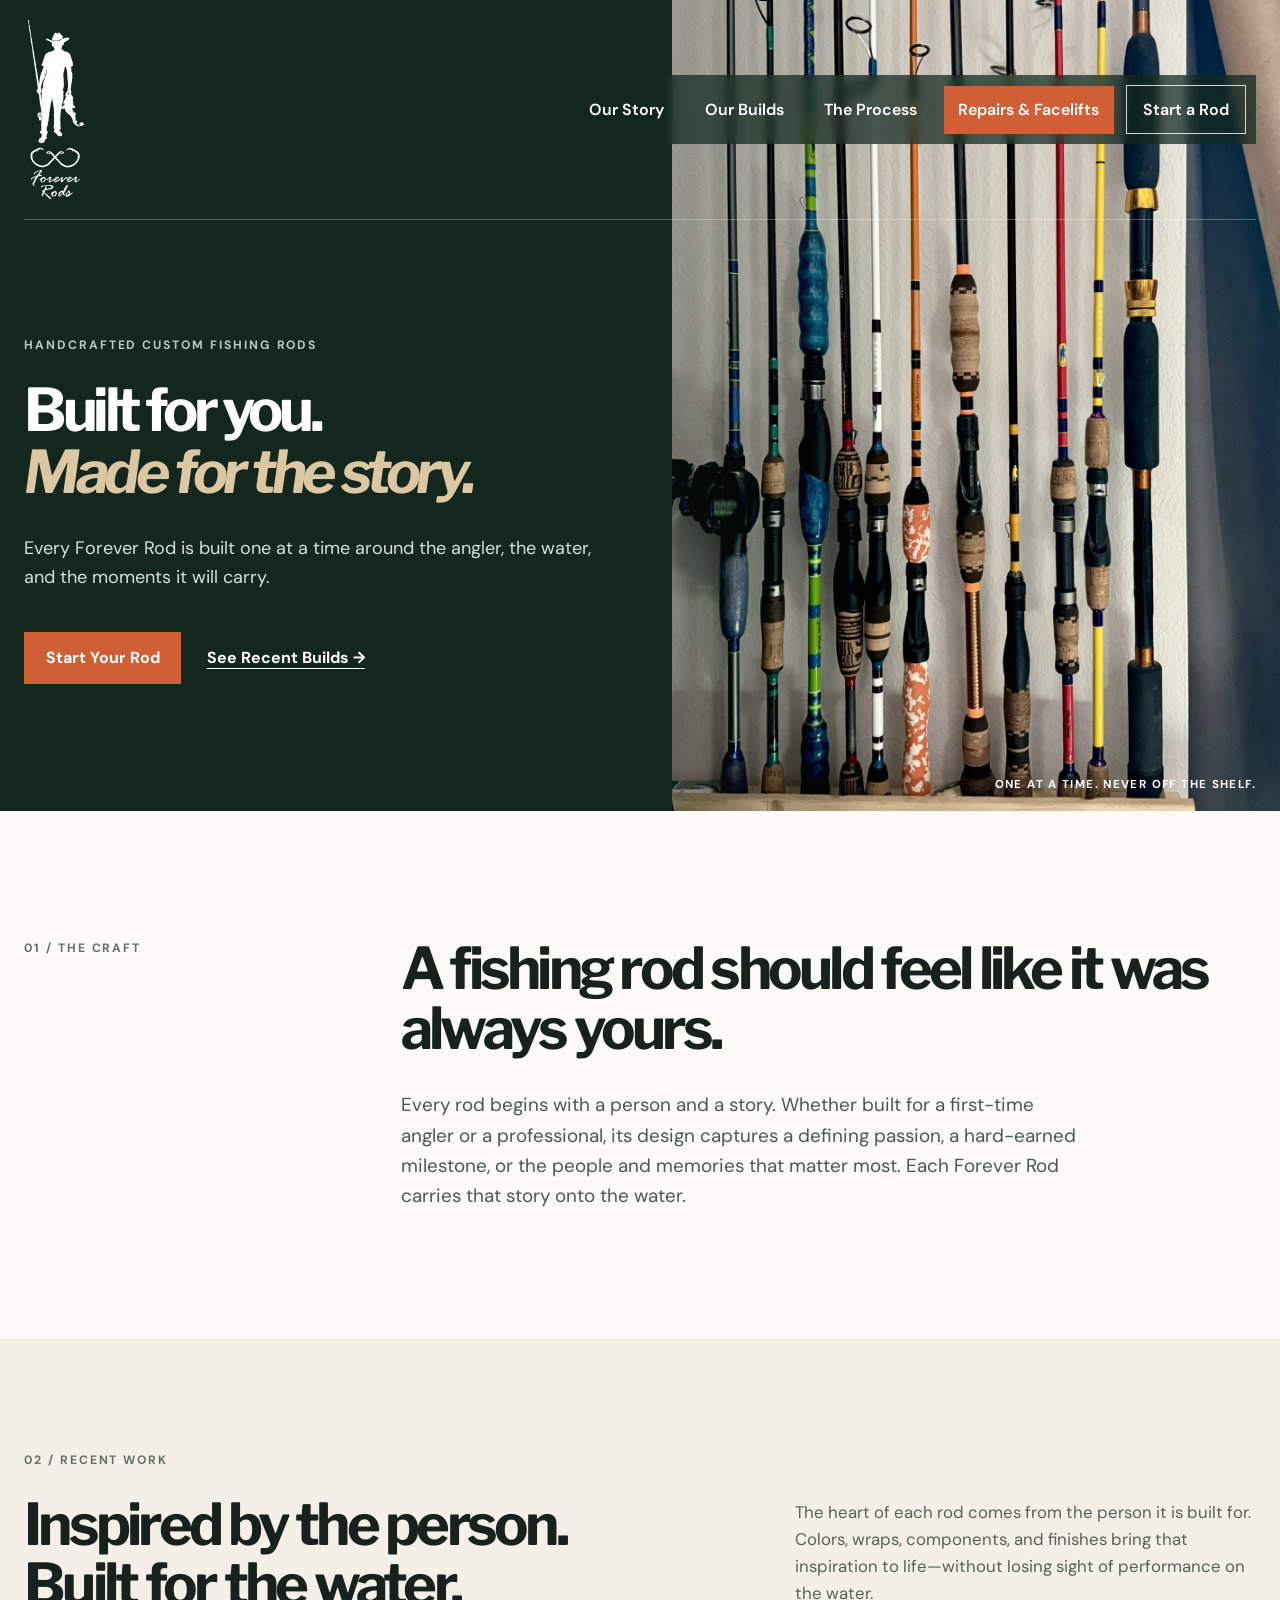
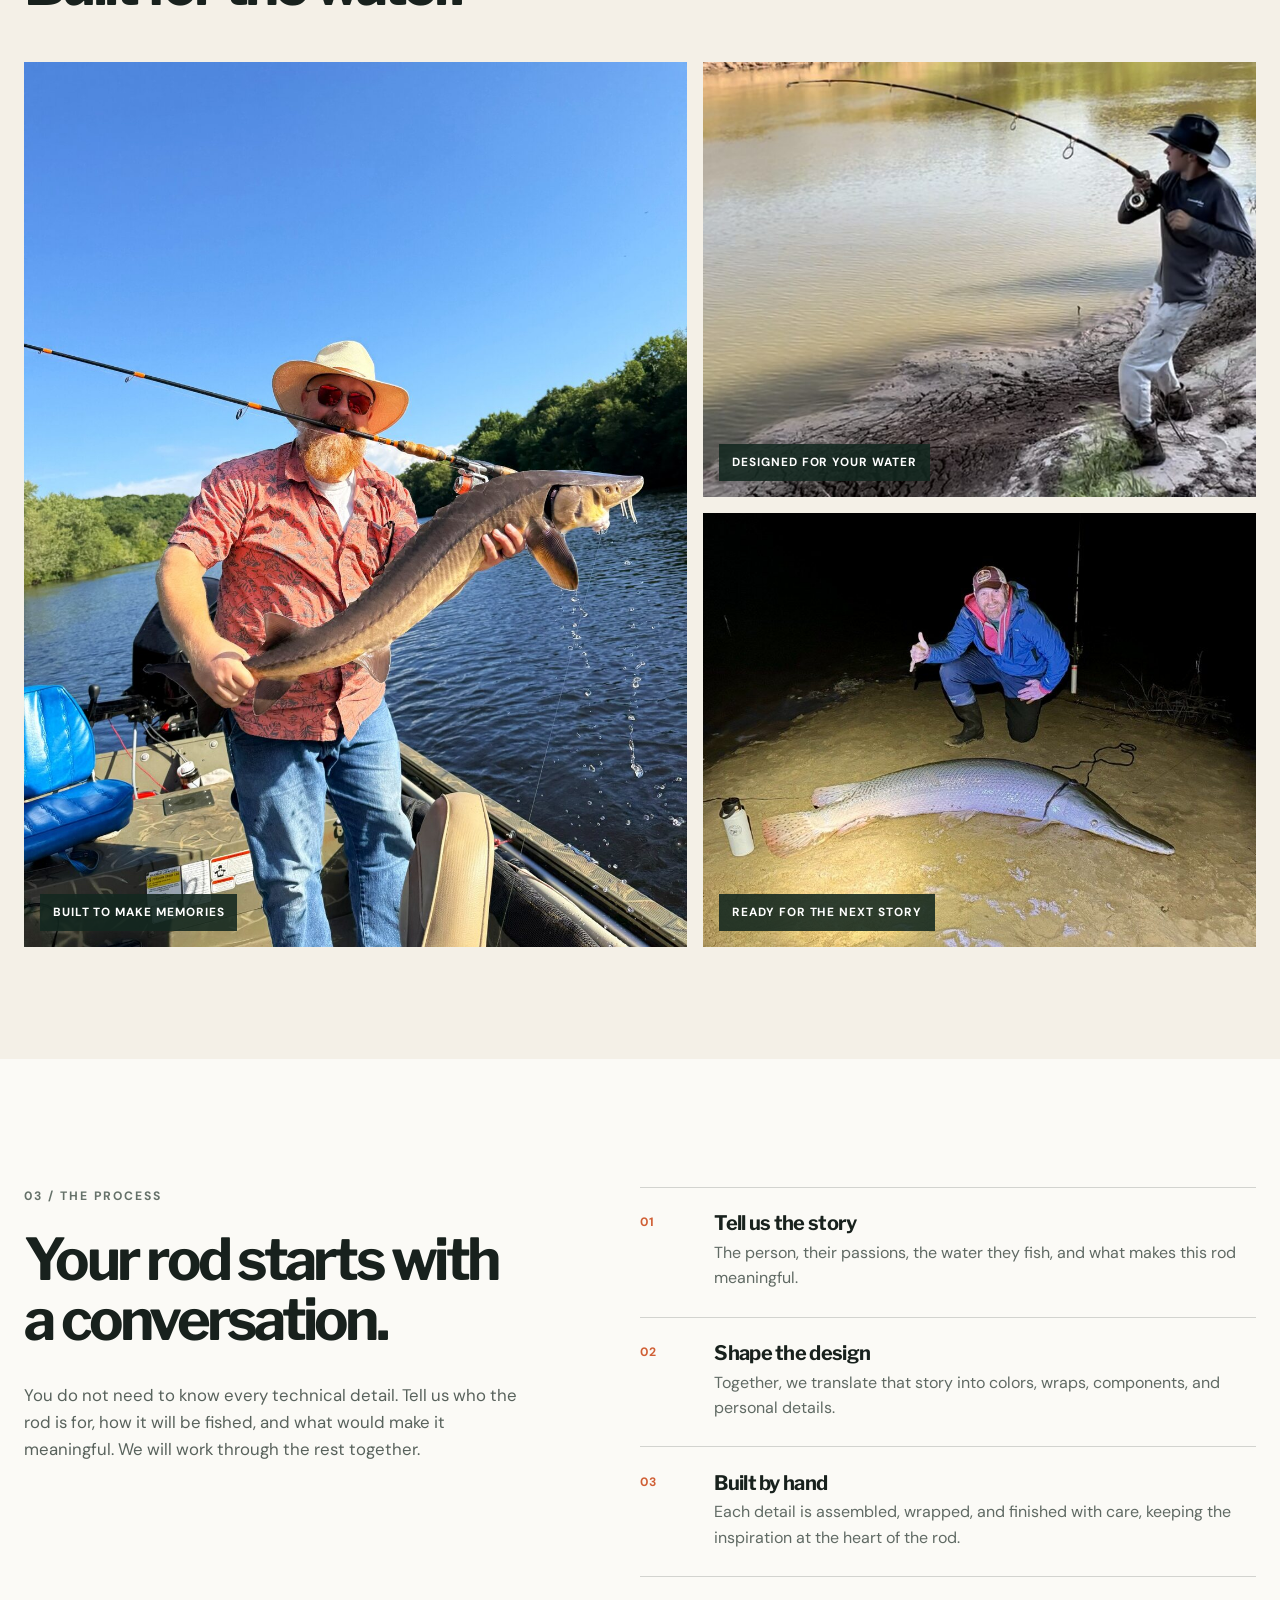
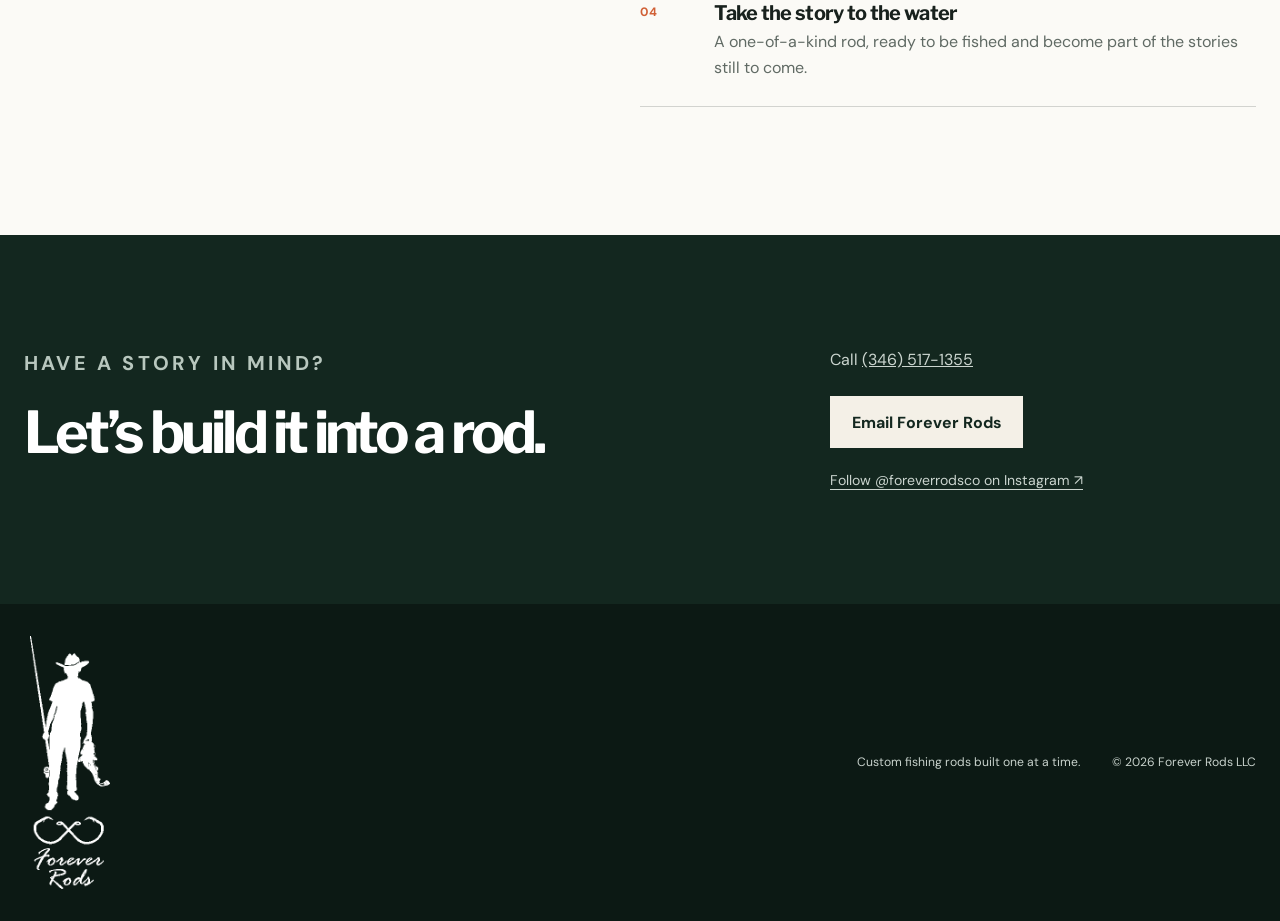
==== commit 3a33da6c: "Family feedback changes" ====
--- a/index.html
+++ b/index.html
@@ -10,7 +10,7 @@
     <link rel="preconnect" href="https://fonts.googleapis.com">
     <link rel="preconnect" href="https://fonts.gstatic.com" crossorigin>
     <link href="https://fonts.googleapis.com/css2?family=DM+Sans:wght@400;500;600;700&amp;family=Libre+Franklin:ital,wght@0,700;0,800;1,700&amp;display=swap" rel="stylesheet">
-    <link rel="stylesheet" href="style.css?=v2">
+    <link rel="stylesheet" href="style.css?v=13">
 </head>
 <body>
     <a class="skip-link" href="#main">Skip to content</a>
@@ -96,6 +96,7 @@
                 <h2>Let’s build it into a rod.</h2>
             </div>
             <div class="contact-details">
+                <p>Call <a href="tel:+13465171355">(346) 517-1355</a></p>
                 <a class="button button-light" href="mailto:foreverrodsco@gmail.com?subject=Custom%20Rod%20Inquiry">Email Forever Rods</a>
                 <a class="social-link" href="https://www.instagram.com/foreverrodsco/" target="_blank" rel="noopener noreferrer">Follow @foreverrodsco on Instagram <span aria-hidden="true">&#8599;</span></a>
             </div>
--- a/style.css
+++ b/style.css
@@ -132,13 +132,14 @@
 }
 footer p { margin: 0; }
 @media (max-width: 900px) {
+    .site-header { flex-wrap: wrap; gap: .5rem; }
+    .site-header nav { width: 100%; flex-wrap: wrap; justify-content: center; }
     .start-rod { grid-template-columns: 1fr; }
     .start-rod-copy { padding: 13rem 1.5rem 5rem; }
     .start-rod-image { min-height: 0; height: 580px; }
     .repairs-inner { grid-template-columns: 1fr; }
     .repair-page .repairs-inner { grid-template-columns: 1fr; }
     .repair-page .facelift-story { width: 100%; }
-    nav a:not(.nav-cta):not(.nav-repairs) { display: none; }
     .nav-repairs-full { display: none; }
     .nav-repairs-short { display: inline; }
     .hero { grid-template-columns: 1fr; }
@@ -157,20 +158,20 @@
     footer { grid-template-columns: 1fr; gap: .8rem; }
 }
 @media (max-width: 600px) {
-    .start-rod-copy { padding: 11rem 1rem 5rem; }
+    .start-rod-copy { padding: 15rem 1rem 5rem; }
     .start-rod h1 { font-size: clamp(3rem, 12vw, 4rem); }
     .start-rod-image { height: 440px; }
     .repairs { padding: 5rem 1rem; }
     .site-header.repair-page-header { width: 100%; padding-inline: 1rem; }
     .repair-page-header .brand img { width: 34px; height: 100px; }
-    nav:has(.nav-repairs) { gap: .25rem; padding: .35rem; }
-    nav:has(.nav-repairs) a { padding: .5rem .6rem; font-size: .85rem; }
+    .site-header nav { gap: .15rem; padding: .35rem; }
+    .site-header nav a { padding: .5rem .45rem; font-size: .78rem; }
     .site-header { width: calc(100% - 2rem); }
     .brand img { width: 28px; height: 64px; }
     .site-header .brand img {width: 34px; height: 100px;}
     .brand span { font-size: 1rem; }
     .nav-cta { padding: .55rem .75rem; }
-    .hero-copy { min-height: 650px; padding-top: 12rem; }
+    .hero-copy { min-height: 650px; padding-top: 15rem; }
     h1 { font-size: clamp(3.35rem, 17vw, 5rem); }
     .hero-actions { align-items: flex-start; flex-direction: column; }
     .hero-visual { height: 520px; min-height: 0; }
@@ -401,7 +402,7 @@
 
     .story-hero-copy {
         min-height: 700px;
-        padding-top: 12rem;
+        padding-top: 15rem;
     }
 
     .story-hero h1 {
@@ -755,6 +756,24 @@
 }
 
 
+/* Ideas for future custom builds */
+
+.build-possibilities { color: var(--paper); background: var(--forest); }
+.build-possibilities .section-number,
+.build-possibilities .build-label { color: #dbc8a2; }
+.build-possibilities .build-category-heading div > p { color: #d8dfda; }
+.build-series-grid { display: grid; grid-template-columns: repeat(3, minmax(0, 1fr)); gap: clamp(1.5rem, 3vw, 3rem); margin-top: 4rem; }
+.build-series { min-width: 0; padding-top: 1.75rem; border-top: 1px solid rgba(255,255,255,.3); }
+.build-series h3 { margin: .5rem 0 1rem; font-size: clamp(1.6rem, 2.2vw, 2.3rem); letter-spacing: -.04em; }
+.build-series > p:not(.build-label),
+.build-series li { color: #d8dfda; }
+.build-series ul { margin: 1.5rem 0 0; padding-left: 1.25rem; }
+.build-series li { padding-left: .25rem; margin-bottom: .75rem; }
+.build-series li::marker { color: #dbc8a2; }
+@media (max-width: 900px) {
+    .build-series-grid { grid-template-columns: 1fr; gap: 2rem; margin-top: 3rem; }
+}
+
 /* Contact section */
 
 .builds-page-contact .contact-details p {
@@ -803,7 +822,7 @@
 
     .builds-page-hero-copy {
         min-height: 700px;
-        padding-top: 12rem;
+        padding-top: 15rem;
     }
 
     .builds-page-hero h1 {
@@ -978,6 +997,10 @@
     padding: 8rem 0;
     border-bottom: 1px solid var(--line);
 }
+.craft-process-grip-step {
+    grid-template-columns: minmax(0, 1.1fr) minmax(0, .9fr);
+    gap: clamp(2.5rem, 4vw, 5rem);
+}
 
 .craft-process-step-reverse {
     box-shadow: 0 0 0 100vmax var(--cream);
@@ -1040,10 +1063,11 @@
 
 .craft-process-grip-media {
     display: grid;
-    grid-template-columns: minmax(0, 1.2fr) minmax(210px, .8fr);
+    grid-template-columns: minmax(0, 1fr) minmax(180px, .42fr);
     grid-template-rows: repeat(2, minmax(0, 1fr));
     gap: 1rem;
-    min-height: 500px;
+    height: 420px;
+    min-height: 0;
 }
 
 .craft-process-grip-video {
@@ -1059,30 +1083,23 @@
     height: 100%;
     object-fit: cover;
 }
+.craft-process-grip-video video { object-fit: contain; }
 
 .craft-process-grip-photo {
-    position: relative;
+    display: grid;
+    grid-template-rows: minmax(0, 1fr) auto;
     min-height: 0;
     margin: 0;
     overflow: hidden;
-    background: #d7d1c5;
+    background: transparent;
 }
 
 .craft-process-grip-photo figcaption {
-    position: absolute;
-    right: .75rem;
-    bottom: .75rem;
-    left: .75rem;
-    width: fit-content;
-    max-width: calc(100% - 1.5rem);
-    padding: .5rem .65rem;
-    color: white;
-    background: rgba(19, 39, 31, .9);
-    font-size: .66rem;
-    font-weight: 700;
-    letter-spacing: .05em;
-    line-height: 1.35;
-    text-transform: uppercase;
+    padding: .4rem 0 0;
+    color: #566159;
+    font-size: .7rem;
+    font-weight: 600;
+    line-height: 1.3;
 }
 
 
@@ -1252,6 +1269,7 @@
     }
 
     .craft-process-grip-media {
+        height: auto;
         min-height: 560px;
     }
 
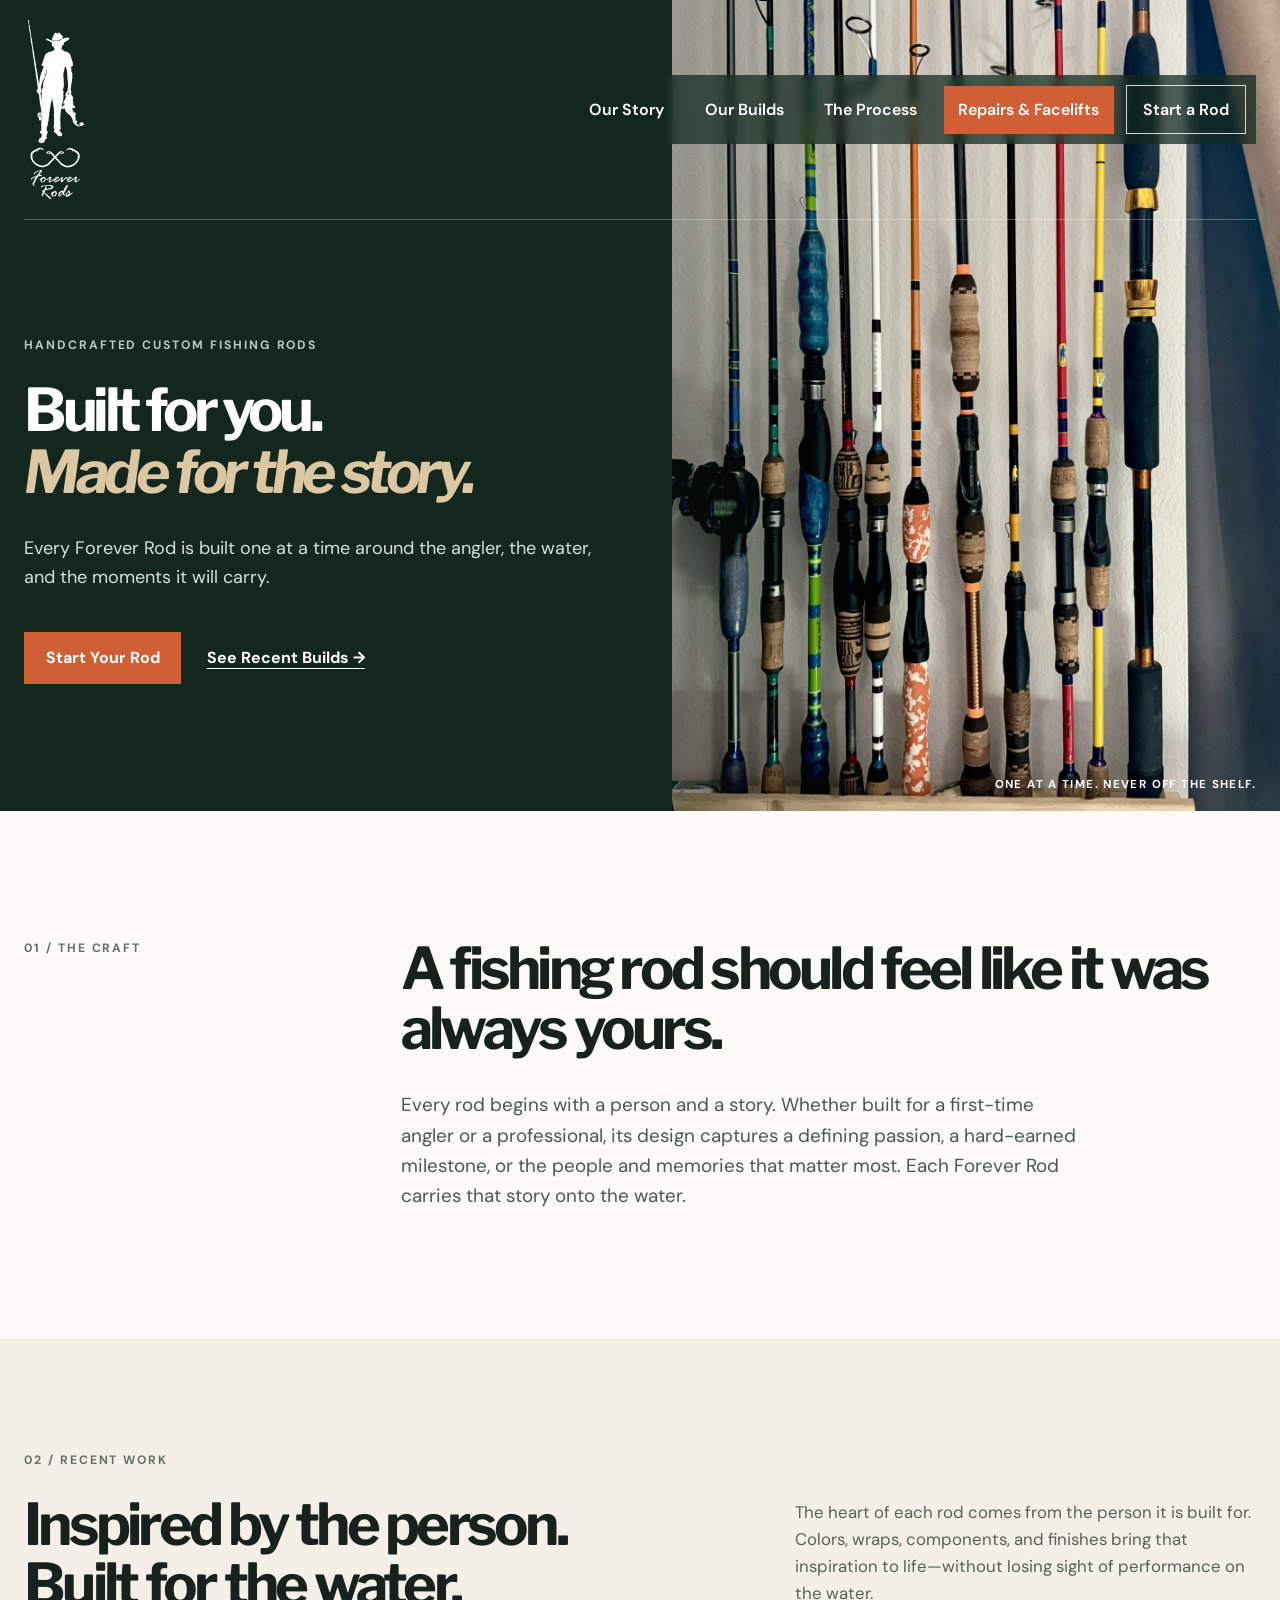
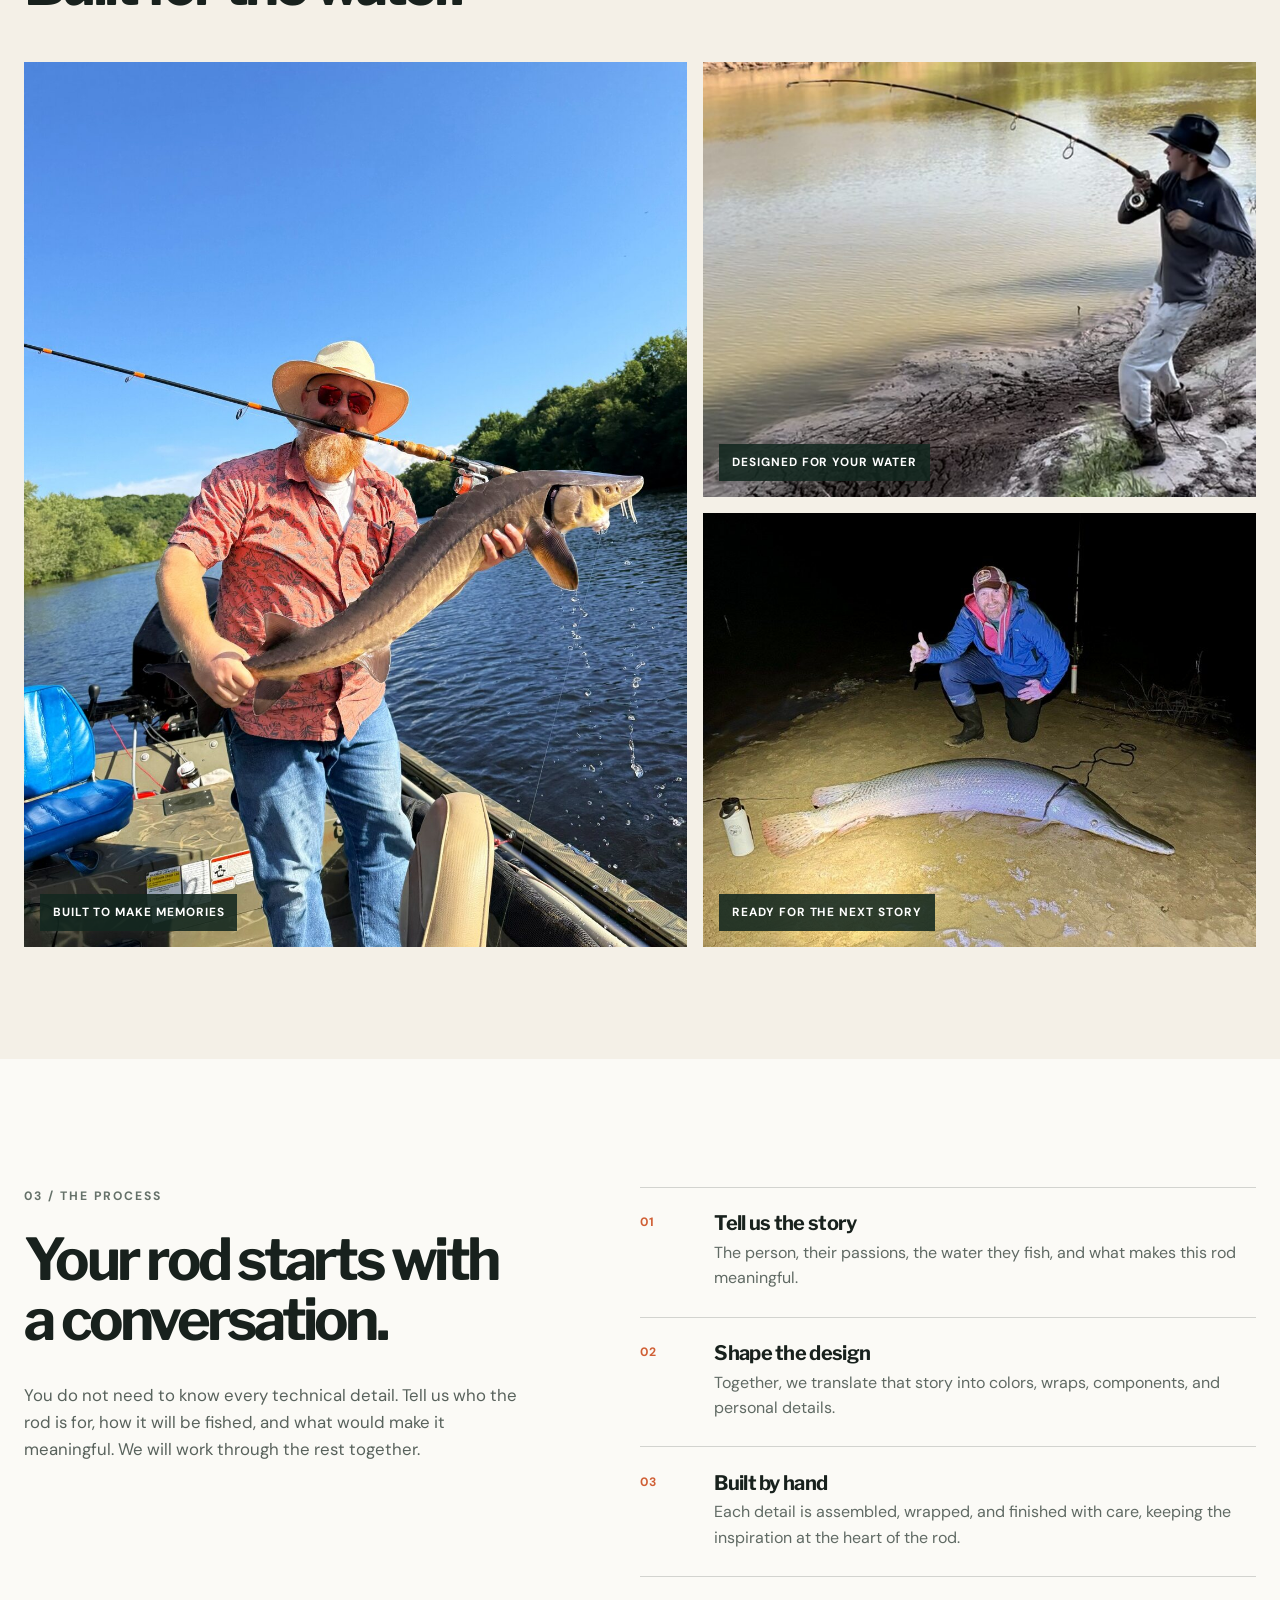
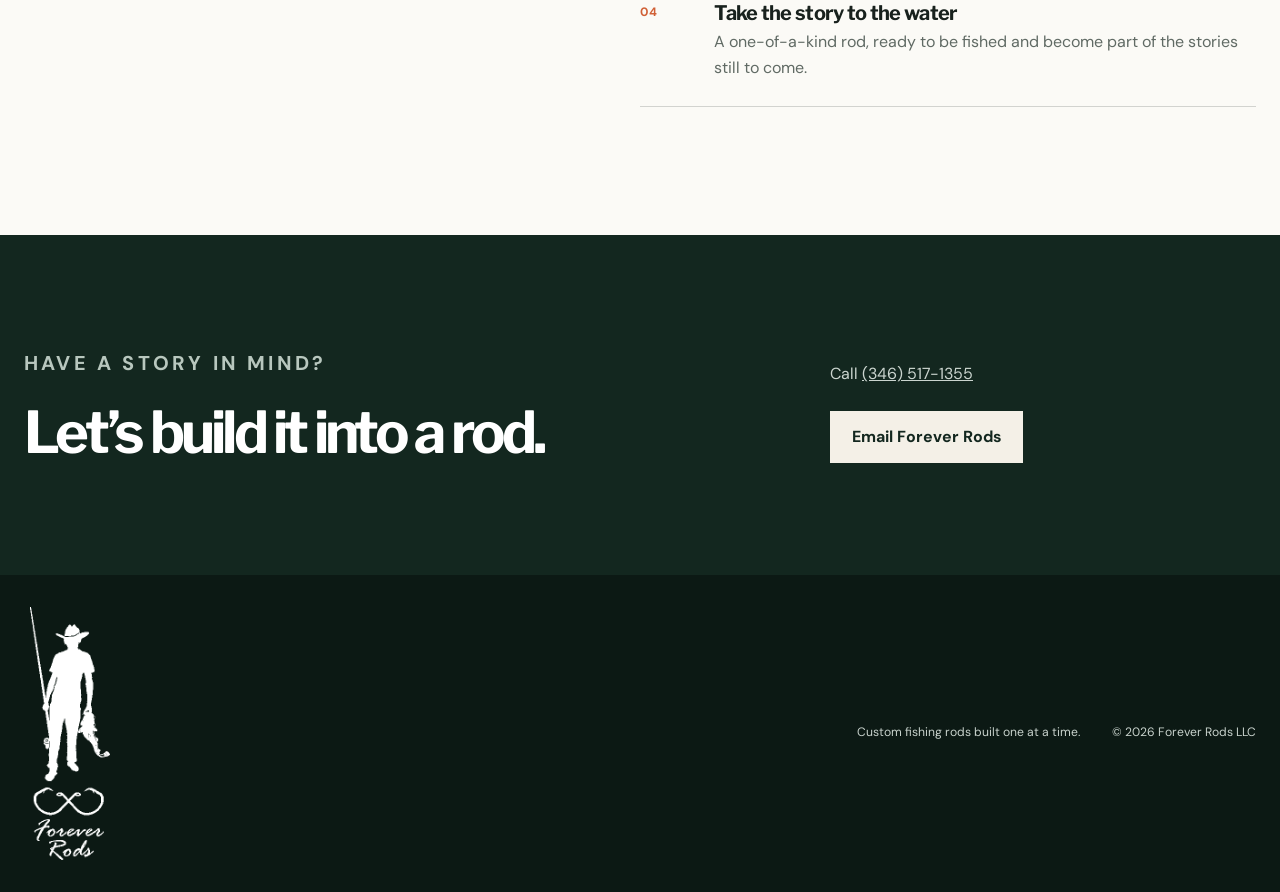
==== commit 63c1cfb1: "Insta link removal" ====
--- a/index.html
+++ b/index.html
@@ -98,7 +98,6 @@
             <div class="contact-details">
                 <p>Call <a href="tel:+13465171355">(346) 517-1355</a></p>
                 <a class="button button-light" href="mailto:foreverrodsco@gmail.com?subject=Custom%20Rod%20Inquiry">Email Forever Rods</a>
-                <a class="social-link" href="https://www.instagram.com/foreverrodsco/" target="_blank" rel="noopener noreferrer">Follow @foreverrodsco on Instagram <span aria-hidden="true">&#8599;</span></a>
             </div>
         </section>
     </main>
--- a/style.css
+++ b/style.css
@@ -938,6 +938,25 @@
     grid-template-columns: minmax(0, 1fr) minmax(360px, 1.2fr);
 }
 
+.build-feature--landscape .build-feature-copy {
+    justify-content: flex-start;
+    padding: clamp(1.5rem, 3vw, 3rem);
+}
+
+.build-feature--landscape .build-feature-media {
+    flex-direction: column;
+    justify-content: flex-start;
+    align-items: stretch;
+    gap: 1.5rem;
+}
+
+.build-feature-description {
+    margin: 0;
+    color: var(--cream);
+    font-size: clamp(1.05rem, 1.5vw, 1.3rem);
+    line-height: 1.7;
+}
+
 .build-feature--landscape .build-feature-media video {
     max-width: none;
     aspect-ratio: 16 / 9;
@@ -946,10 +965,6 @@
 @media (max-width: 760px) {
     .build-feature--landscape {
         grid-template-columns: 1fr;
-    }
-
-    .build-feature--landscape .build-feature-media {
-        order: -1;
     }
 
     .build-feature--landscape .build-feature-media video {
@@ -1203,6 +1218,12 @@
     text-transform: uppercase;
 }
 
+/* Keep the caption against the lower end of the photo's right-hand red arrow. */
+.craft-process-custom .craft-process-gallery-pole-vault figcaption {
+    top: 52.4%;
+    bottom: auto;
+}
+
 .craft-process-gallery-wide {
     grid-column: 1 / -1;
     height: clamp(260px, 25vw, 360px);
@@ -1355,7 +1376,7 @@
     }
 
     .craft-process-custom-images {
-        grid-template-columns: 1fr;
+        gap: .75rem;
     }
 
     .craft-process-custom-logos {
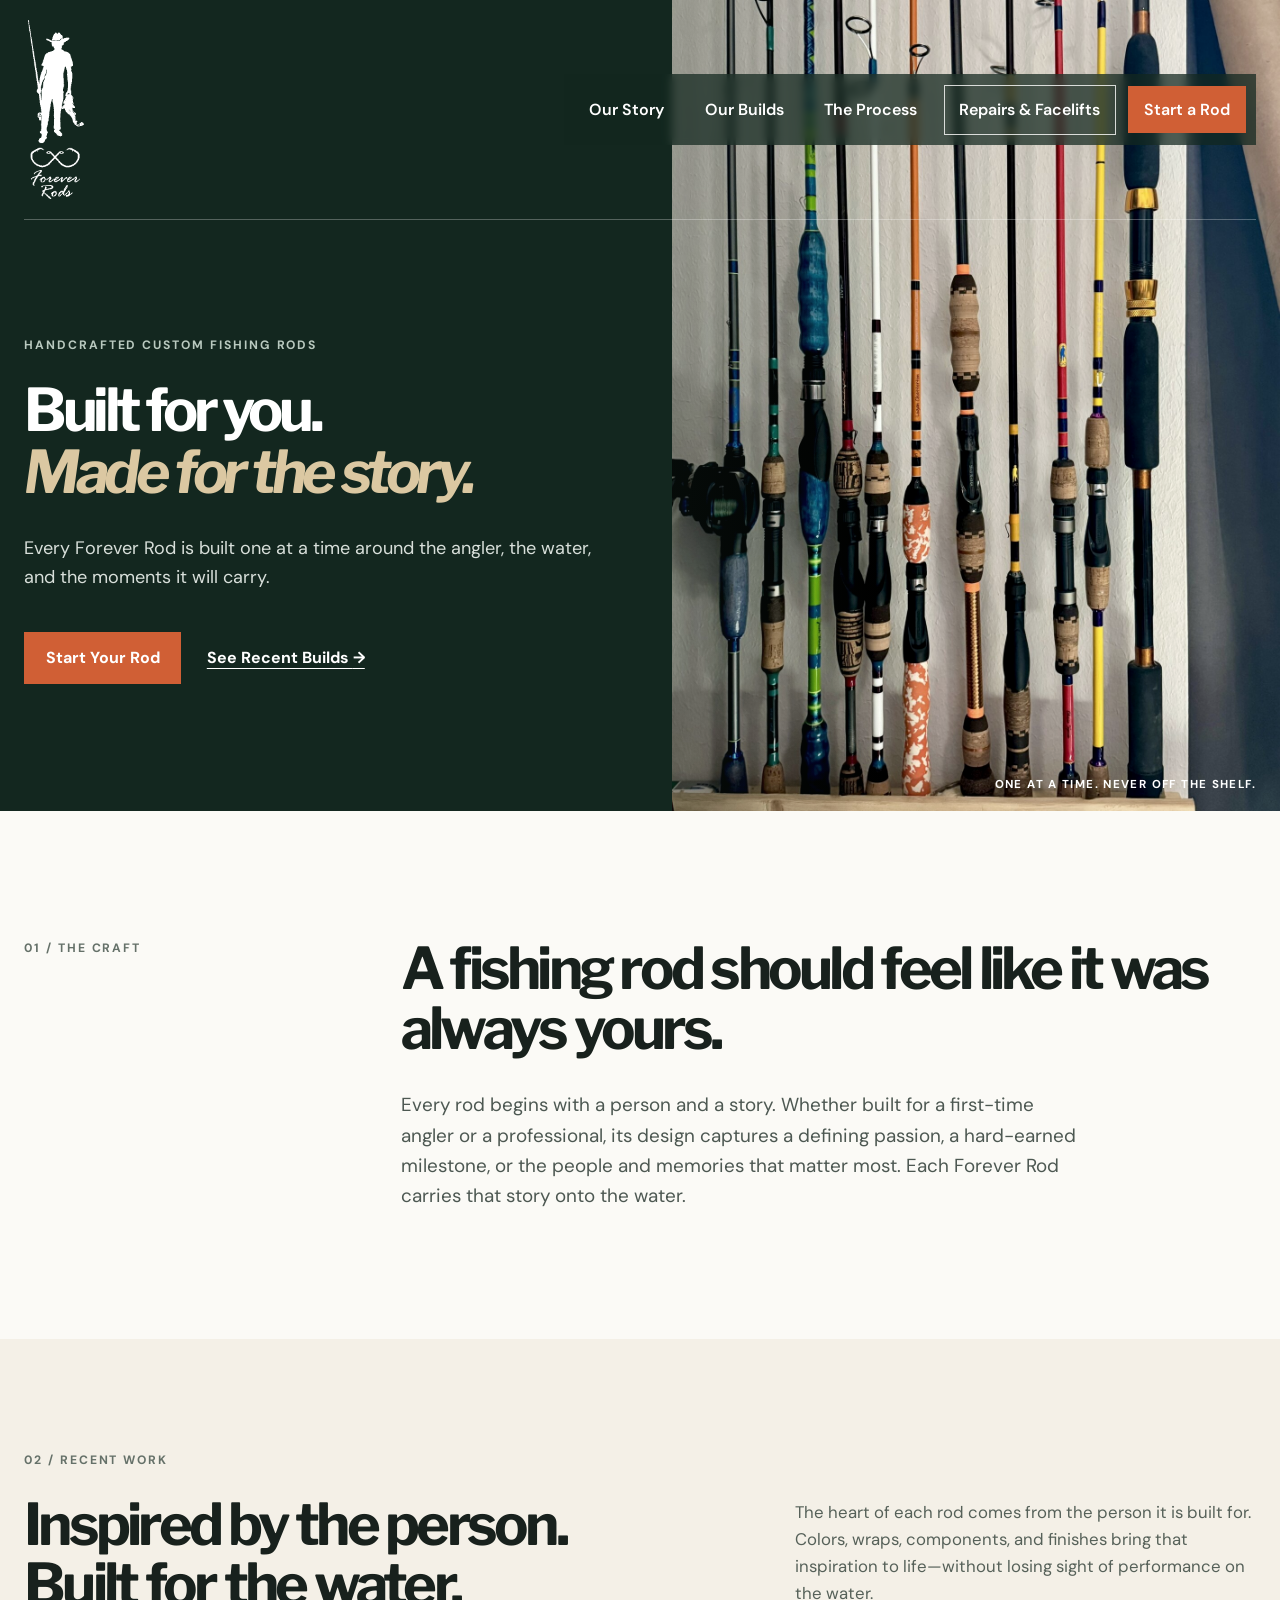
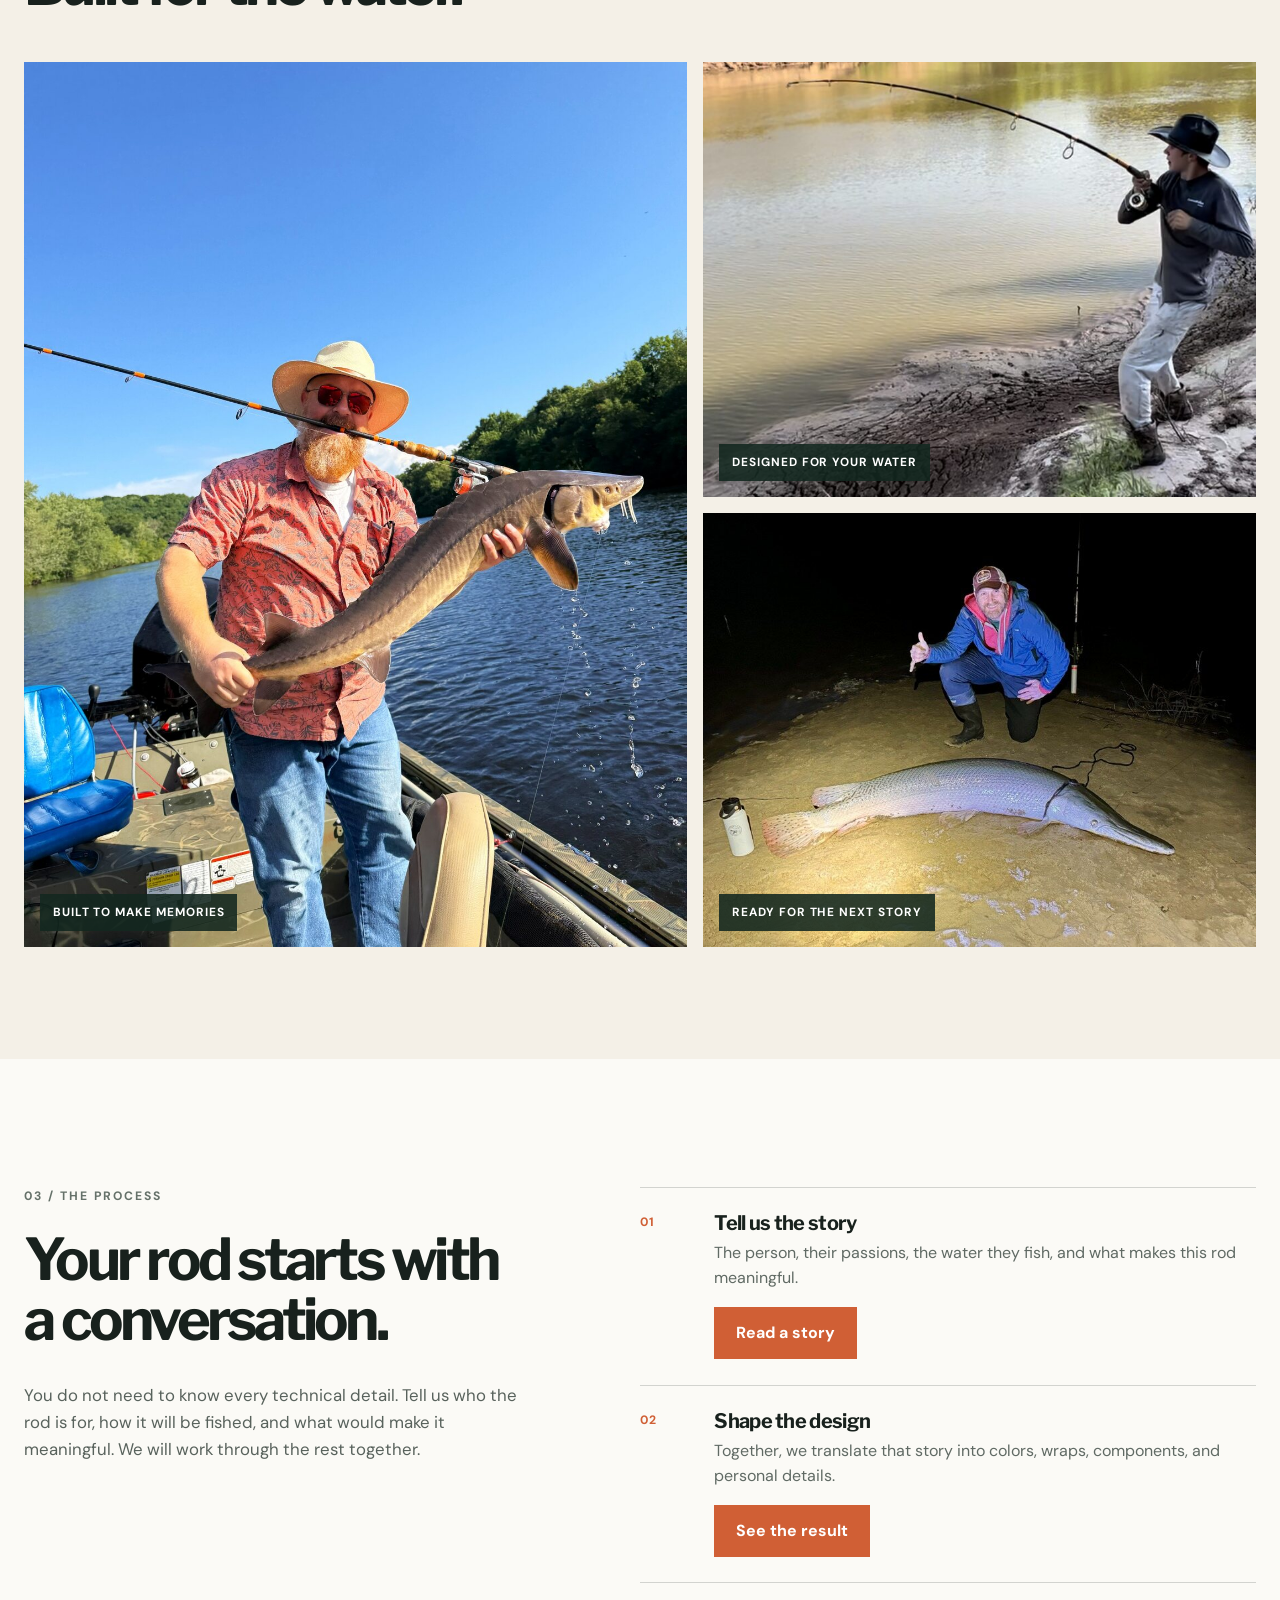
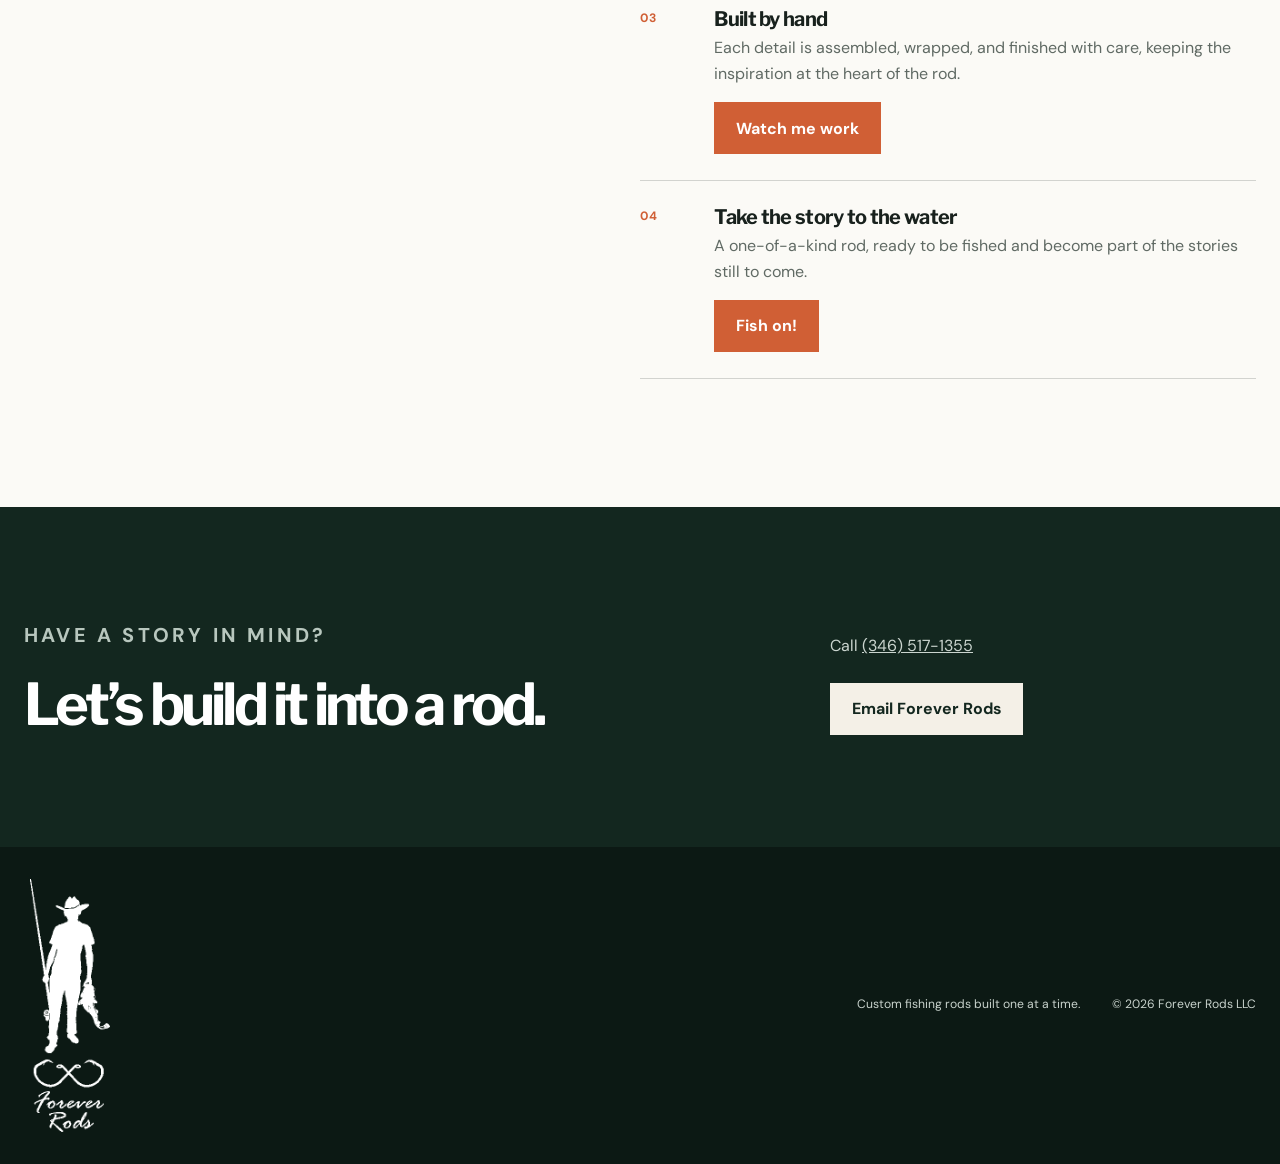
==== commit 641cbc64: "Mobile view edits and homepage action buttons from DS" ====
--- a/index.html
+++ b/index.html
@@ -10,7 +10,7 @@
     <link rel="preconnect" href="https://fonts.googleapis.com">
     <link rel="preconnect" href="https://fonts.gstatic.com" crossorigin>
     <link href="https://fonts.googleapis.com/css2?family=DM+Sans:wght@400;500;600;700&amp;family=Libre+Franklin:ital,wght@0,700;0,800;1,700&amp;display=swap" rel="stylesheet">
-    <link rel="stylesheet" href="style.css?v=13">
+    <link rel="stylesheet" href="style.css?v=17">
 </head>
 <body>
     <a class="skip-link" href="#main">Skip to content</a>
@@ -69,7 +69,7 @@
                     <img src="Images/action-cast.jpg" alt="Angler fighting a fish from a riverbank" width="1400" height="647" loading="lazy">
                     <figcaption>Designed for your water</figcaption>
                 </figure>
-                <figure>
+                <figure id="ready-for-the-next-story">
                     <img src="Images/gar-catch.jpg" alt="Angler beside a large alligator gar caught at night" width="1400" height="647" loading="lazy">
                     <figcaption>Ready for the next story</figcaption>
                 </figure>
@@ -83,10 +83,38 @@
                 <p>You do not need to know every technical detail. Tell us who the rod is for, how it will be fished, and what would make it meaningful. We will work through the rest together.</p>
             </div>
             <ol class="process-steps">
-                <li><span>01</span><div><h3>Tell us the story</h3><p>The person, their passions, the water they fish, and what makes this rod meaningful.</p></div></li>
-                <li><span>02</span><div><h3>Shape the design</h3><p>Together, we translate that story into colors, wraps, components, and personal details.</p></div></li>
-                <li><span>03</span><div><h3>Built by hand</h3><p>Each detail is assembled, wrapped, and finished with care, keeping the inspiration at the heart of the rod.</p></div></li>
-                <li><span>04</span><div><h3>Take the story to the water</h3><p>A one-of-a-kind rod, ready to be fished and become part of the stories still to come.</p></div></li>
+                <li>
+                    <span>01</span>
+                    <div>
+                        <h3>Tell us the story</h3>
+                        <p>The person, their passions, the water they fish, and what makes this rod meaningful.</p>
+                        <a class="button button-primary" href="our-builds.html#sturgeon-hunter">Read a story</a>
+                    </div>
+                </li>
+                <li>
+                    <span>02</span>
+                    <div>
+                        <h3>Shape the design</h3>
+                        <p>Together, we translate that story into colors, wraps, components, and personal details.</p>
+                        <a class="button button-primary" href="the-process.html#make-it-part-of-the-rod">See the result</a>
+                    </div>
+                </li>
+                <li>
+                    <span>03</span>
+                    <div>
+                        <h3>Built by hand</h3>
+                        <p>Each detail is assembled, wrapped, and finished with care, keeping the inspiration at the heart of the rod.</p>
+                        <a class="button button-primary" href="the-process.html#the-grip">Watch me work</a>
+                    </div>
+                </li>
+                <li>
+                    <span>04</span>
+                    <div>
+                        <h3>Take the story to the water</h3>
+                        <p>A one-of-a-kind rod, ready to be fished and become part of the stories still to come.</p>
+                        <a class="button button-primary" href="#ready-for-the-next-story">Fish on!</a>
+                    </div>
+                </li>
             </ol>
         </section>
 
--- a/style.css
+++ b/style.css
@@ -31,12 +31,12 @@
     font-size: 1rem;
     font-weight: 600;
     text-decoration: none;}
-.nav-cta { padding: .65rem 1rem; border: 1px solid rgba(255,255,255,.8); }
-.nav-repairs { background: var(--orange); color: white; }
+.nav-cta { padding: .65rem 1rem; background: var(--orange); color: white; }
+.nav-repairs { border: 1px solid rgba(255,255,255,.8); color: white; }
 .nav-repairs-short { display: none; }
 .repair-page-header { position: relative; top: auto; left: auto; width: 100%; transform: none; padding: 1rem max(1.5rem, calc((100vw - var(--max)) / 2)); background: var(--forest); }
 .repair-page-header .brand img { width: 44px; height: 120px; }
-.repair-page-header .nav-repairs[aria-current="page"] { background: #af4d2c; }
+.repair-page-header .nav-repairs[aria-current="page"] { border-color: #dbc8a2; color: #dbc8a2; }
 .hero { min-height: 780px; display: grid; grid-template-columns: minmax(0, 1.05fr) minmax(390px, .95fr); color: white; background: var(--forest); }
 .hero-copy { display: flex;
     flex-direction: column;
@@ -112,6 +112,7 @@
 .process-steps li > span { color: var(--orange); font-size: .76rem; font-weight: 700; letter-spacing: .1em; }
 .process-steps h3 { margin: 0 0 .35rem; font-size: 1.25rem; letter-spacing: -.035em; }
 .process-steps p { margin: 0; color: #606a64; }
+.process-steps .button { margin-top: 1rem; }
 .reasons { padding: 1rem 0 8rem; }
 .reason-grid { display: grid; grid-template-columns: repeat(3, 1fr); border-top: 1px solid var(--line); border-left: 1px solid var(--line); }
 .reason-grid article { min-height: 260px; padding: 2rem; border-right: 1px solid var(--line); border-bottom: 1px solid var(--line); }
@@ -132,8 +133,9 @@
 }
 footer p { margin: 0; }
 @media (max-width: 900px) {
-    .site-header { flex-wrap: wrap; gap: .5rem; }
-    .site-header nav { width: 100%; flex-wrap: wrap; justify-content: center; }
+    .site-header { gap: .75rem; }
+    .site-header .brand { flex-shrink: 0; }
+    .site-header nav { flex: 1; min-width: 0; flex-wrap: wrap; justify-content: center; }
     .start-rod { grid-template-columns: 1fr; }
     .start-rod-copy { padding: 13rem 1.5rem 5rem; }
     .start-rod-image { min-height: 0; height: 580px; }
@@ -1384,11 +1386,18 @@
     }
 
     .craft-process-gallery-wide {
-        height: 190px;
-    }
-
-    .craft-process-gallery-wide img {
+        height: auto;
+    }
+
+    .craft-process-custom .craft-process-gallery-wide img {
+        height: auto;
         object-fit: contain;
+    }
+
+    .craft-process-custom .craft-process-gallery-wide figcaption {
+        position: static;
+        width: 100%;
+        max-width: none;
     }
 
     .craft-process-custom figcaption {
@@ -1402,3 +1411,17 @@
         padding: 5rem 1rem;
     }
 }
+
+/* Compact headers keep mobile navigation beside the logo. */
+@media (max-width: 900px) {
+    .hero-copy, .start-rod-copy, .story-hero-copy, .builds-page-hero-copy {
+        padding-top: 12rem;
+        justify-content: flex-start;
+    }
+}
+@media (max-width: 600px) {
+    .site-header { padding-block: 1rem; gap: .5rem; }
+    .site-header nav { gap: .35rem .15rem; padding: 0; }
+    .site-header nav a { display: inline-flex; align-items: center; justify-content: center; min-height: 44px; padding: .5rem .4rem; white-space: nowrap; }
+    .hero-copy, .start-rod-copy, .story-hero-copy, .builds-page-hero-copy { padding-top: 10.5rem; }
+}
